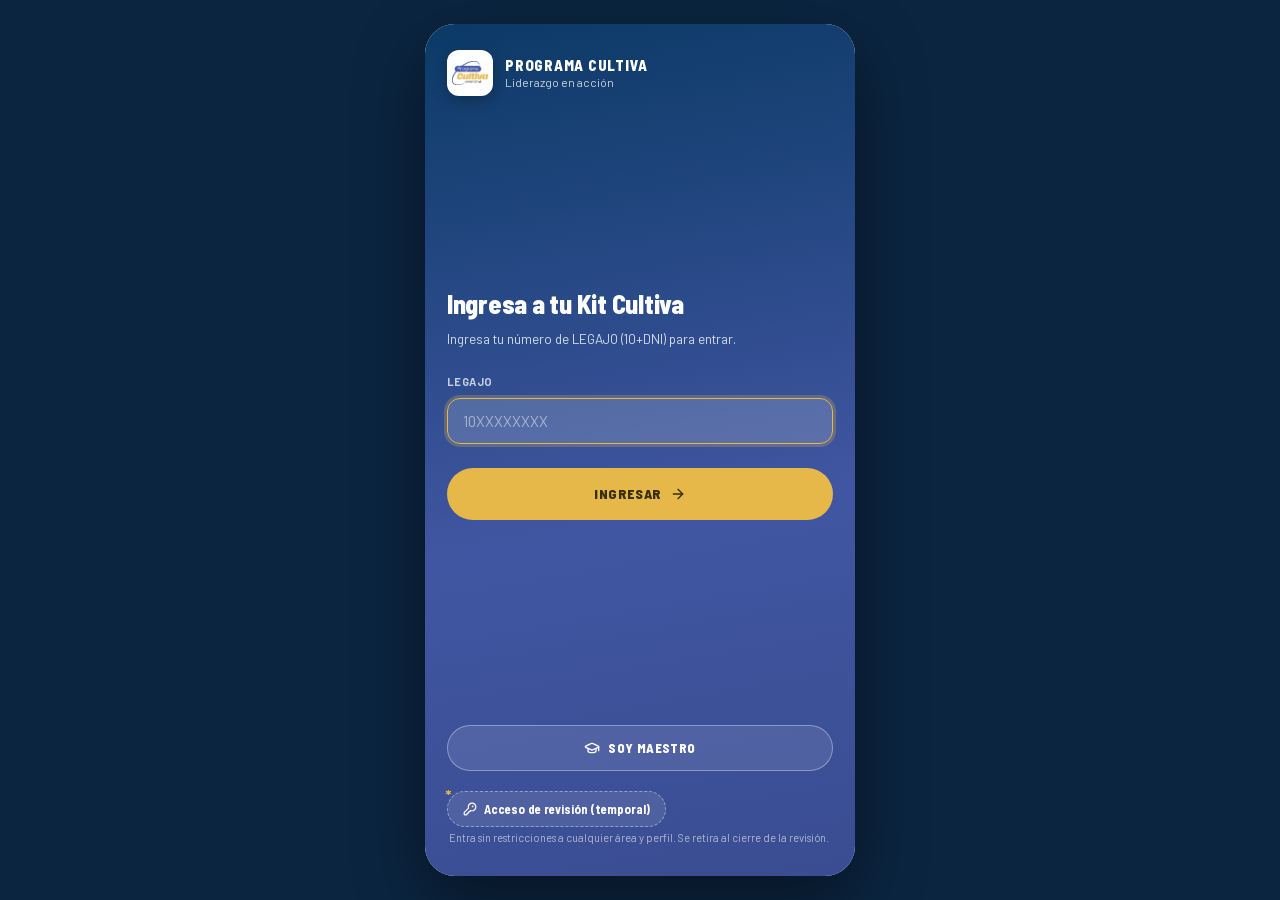
==== index.html @ a577b4e5 "Videos: quitar de posición Técnico TAC; favorito del maestro: estrella rellena de naranja - esFrontL" ====
<!-- @dsCard group="Pocket Cards" viewport="430x920" name="App Cultiva · Cosecha (N1–N4 + Escaladas)" subtitle="Multiárea data-driven · selector área→perfil · galería · detalle · bandeja de escaladas" -->
<!DOCTYPE html>
<html lang="es">
<head>
<meta charset="UTF-8">
<meta name="viewport" content="width=device-width, initial-scale=1, maximum-scale=1">
<title>App Cultiva · Cosecha</title>

<!-- PWA -->
<meta name="theme-color" content="#0B3A66">
<meta name="apple-mobile-web-app-capable" content="yes">
<meta name="apple-mobile-web-app-status-bar-style" content="black-translucent">
<meta name="apple-mobile-web-app-title" content="Cultiva">
<link rel="manifest" href="manifest.webmanifest">
<link rel="icon" type="image/png" sizes="32x32" href="assets/icons/favicon-32.png">
<link rel="apple-touch-icon" href="assets/icons/apple-touch-icon.png">

<link rel="stylesheet" href="assets/styles.css">
<style>
  :root { --navy: #0B3A66; --blue: var(--cultiva-blue); }
  * { box-sizing: border-box; }
  html, body { margin: 0; }
  body {
    background: #0B2540;
    font-family: var(--font-sans);
    color: var(--ink-900);
    display: flex; justify-content: center; align-items: flex-start;
    min-height: 100vh;
  }

  /* ---------------- device shell ---------------- */
  .device {
    width: 100%; max-width: 430px;
    height: 100vh; max-height: 980px;
    background: var(--paper-off);
    display: flex; flex-direction: column;
    overflow: hidden; position: relative;
    box-shadow: 0 24px 70px rgba(0,0,0,0.45);
  }
  @media (min-width: 470px) { .device { margin: 24px 0; border-radius: 30px; height: calc(100vh - 48px); } }
  #root { flex: 1; min-height: 0; display: flex; }
  .app { flex: 1; min-height: 0; display: flex; overflow-y: auto; -webkit-overflow-scrolling: touch; }
  .app::-webkit-scrollbar { width: 0; }
  .screen { flex: 1; display: flex; flex-direction: column; min-height: 0; }
  @keyframes fade { from { opacity: 0; transform: translateY(8px); } to { opacity: 1; transform: none; } }

  /* ================= START SCREEN ================= */
  .start {
    background: linear-gradient(170deg, #0B3A66 0%, var(--cultiva-blue) 58%, #3a4d92 100%);
    color: #fff; padding: 26px 22px 30px; gap: 0;
  }
  .start-brand { display: flex; align-items: center; gap: 12px; }
  .start-logo { width: 46px; height: 46px; border-radius: 12px; background: #fff; flex: none;
    display: flex; align-items: center; justify-content: center; box-shadow: 0 4px 14px rgba(0,0,0,0.25); }
  .start-logo img { width: 36px; height: 36px; object-fit: contain; }
  .start-kicker { font-family: var(--font-display); font-weight: 800; text-transform: uppercase;
    letter-spacing: 0.05em; font-size: 15px; white-space: nowrap; line-height: 1.1; }
  .start-prog { font-size: 12px; color: rgba(255,255,255,0.78); margin-top: 1px; }

  .start-steps { display: flex; align-items: center; gap: 7px; margin: 30px 0 22px; }
  .stepdot { width: 9px; height: 9px; border-radius: 50%; background: rgba(255,255,255,0.3); transition: all .2s; }
  .stepdot.on { background: var(--cultiva-gold); box-shadow: 0 0 0 4px rgba(230,184,74,0.22); }
  .stepline { flex: 1; height: 2px; background: rgba(255,255,255,0.22); border-radius: 2px; transition: all .2s; }
  .stepline.on { background: var(--cultiva-gold); }

  .start-body { display: flex; flex-direction: column; flex: 1; animation: fade .3s ease; }
  .start-q { font-family: var(--font-display); font-weight: 800; font-size: 27px; line-height: 1.06;
    margin: 0; letter-spacing: -0.01em; text-wrap: balance; }
  .start-hint { font-size: 13.5px; color: rgba(255,255,255,0.8); margin: 9px 0 22px; line-height: 1.4; }

  .area-grid { display: grid; grid-template-columns: 1fr 1fr; gap: 13px; }
  .area-card { position: relative; display: flex; flex-direction: column; align-items: flex-start; gap: 13px;
    padding: 18px 16px; border-radius: 18px; cursor: pointer; text-align: left;
    background: rgba(255,255,255,0.12); border: 1.5px solid rgba(255,255,255,0.22);
    color: #fff; font-family: var(--font-display); transition: all .16s ease; backdrop-filter: blur(2px); }
  .area-card:not(.soon):hover { background: #fff; color: var(--cultiva-blue); transform: translateY(-2px); }
  .area-card:not(.soon):hover .area-ico { background: color-mix(in srgb, var(--cultiva-blue) 12%, #fff); }
  .area-ico { width: 46px; height: 46px; border-radius: 13px; display: flex; align-items: center;
    justify-content: center; background: rgba(255,255,255,0.18); }
  .area-ico i { width: 24px; height: 24px; }
  .area-name { font-weight: 800; font-size: 16px; text-transform: uppercase; letter-spacing: 0.01em; }
  .area-card.soon { opacity: 0.5; cursor: not-allowed; }
  .soon-tag { font-family: var(--font-sans); font-weight: 700; font-size: 9px; text-transform: uppercase;
    letter-spacing: 0.05em; background: rgba(255,255,255,0.2); padding: 3px 8px; border-radius: 999px; }

  .back-link { align-self: flex-start; display: inline-flex; align-items: center; gap: 4px; cursor: pointer;
    background: none; border: none; color: rgba(255,255,255,0.85); font-family: var(--font-sans);
    font-weight: 600; font-size: 12.5px; padding: 0; margin-bottom: 14px; }
  .start-area-pill { display: inline-flex; align-items: center; gap: 6px; align-self: flex-start;
    background: rgba(255,255,255,0.16); padding: 5px 13px 5px 11px; border-radius: 999px;
    font-family: var(--font-display); font-weight: 700; text-transform: uppercase;
    letter-spacing: 0.03em; font-size: 11.5px; margin-bottom: 16px; }
  .puesto-list { display: flex; flex-direction: column; gap: 11px; }
  .puesto-card { display: flex; align-items: center; gap: 14px; padding: 15px 16px; border-radius: 18px;
    cursor: pointer; background: #fff; border: none; color: var(--navy); text-align: left;
    box-shadow: 0 8px 22px rgba(0,0,0,0.18); transition: transform .16s ease; }
  .puesto-card:hover { transform: translateY(-2px); }
  .puesto-card > i:last-child { margin-left: auto; color: var(--cultiva-blue); flex: none; }
  .puesto-ico { width: 46px; height: 46px; border-radius: 14px; flex: none; display: flex;
    align-items: center; justify-content: center; color: #fff; position: relative;
    background: linear-gradient(140deg, var(--cultiva-blue), #0B3A66); }
  .puesto-lvl { position: absolute; bottom: -5px; right: -5px; background: var(--cultiva-gold);
    color: #3a2e08; font-family: var(--font-display); font-weight: 800; font-size: 10px;
    padding: 1px 6px; border-radius: 999px; border: 2px solid #fff; }
  .puesto-ico i { width: 24px; height: 24px; }
  .puesto-txt { display: flex; flex-direction: column; gap: 3px; min-width: 0; flex: 1; }
  .puesto-name { font-family: var(--font-display); font-weight: 800; font-size: 15.5px;
    text-transform: uppercase; letter-spacing: 0.005em; line-height: 1.12; text-wrap: balance; }
  .puesto-sub { font-size: 12px; color: var(--ink-500); font-style: italic; }

  /* ============= LOGIN ============= */
  .login { justify-content: flex-start; }
  .login-body { display: flex; flex-direction: column; flex: 1; justify-content: center; animation: fade .3s ease; }
  .login-card { display: flex; flex-direction: column; gap: 10px; }
  .login-q { font-family: var(--font-display); font-weight: 800; font-size: 26px; line-height: 1.08;
    margin: 0; letter-spacing: -0.01em; }
  .login-hint { font-size: 13.5px; color: rgba(255,255,255,0.8); margin: 2px 0 12px; line-height: 1.4; }
  .login-l { font-size: 11px; font-weight: 700; text-transform: uppercase; letter-spacing: 0.04em;
    color: rgba(255,255,255,0.72); margin-top: 4px; }
  .login-input { width: 100%; padding: 13px 15px; border-radius: 13px; border: 1.5px solid rgba(255,255,255,0.28);
    background: rgba(255,255,255,0.12); color: #fff; font-family: var(--font-sans); font-size: 15px;
    -webkit-appearance: none; }
  .login-input::placeholder { color: rgba(255,255,255,0.5); }
  .login-input:focus { outline: none; border-color: var(--cultiva-gold);
    box-shadow: 0 0 0 3px rgba(230,184,74,0.25); background: rgba(255,255,255,0.16); }
  .login-btn { margin-top: 14px; display: inline-flex; align-items: center; justify-content: center; gap: 8px;
    height: 52px; border-radius: 999px; cursor: pointer; border: none; background: var(--cultiva-gold);
    color: #3a2e08; font-family: var(--font-display); font-weight: 800; text-transform: uppercase;
    letter-spacing: 0.03em; font-size: 14px; transition: filter .15s, transform .1s; }
  .login-btn:hover { filter: brightness(1.04); }
  .login-btn:active { transform: scale(0.985); }
  .login-maestro-btn { margin-top: 12px; display: inline-flex; align-items: center; justify-content: center; gap: 8px;
    width: 100%; height: 46px; border-radius: 999px; cursor: pointer;
    border: 1px solid rgba(255,255,255,0.35); background: rgba(255,255,255,0.10);
    color: #fff; font-family: var(--font-display); font-weight: 800; text-transform: uppercase;
    letter-spacing: 0.03em; font-size: 13px; }
  .login-maestro-btn:hover { background: rgba(255,255,255,0.18); }
  /* inputs del modo maestro (pantalla clara → texto oscuro) */
  .mtr-input { width: 100%; box-sizing: border-box; height: 48px; padding: 0 14px; border-radius: 12px;
    border: 1px solid var(--ink-200, #d8cdbb); background: #fff; color: var(--ink-900, #23201c);
    font-size: 15px; font-family: var(--font-sans); }
  .mtr-input::placeholder { color: #b8a894; }
  .mtr-input:focus { outline: none; border-color: var(--cultiva-gold, #D9A521); }
  .login-err { display: flex; align-items: center; gap: 6px; font-size: 12.5px; font-weight: 600;
    color: #FFD9C7; background: rgba(168,21,25,0.32); border: 1px solid rgba(255,150,130,0.4);
    padding: 9px 12px; border-radius: 11px; }
  .login-back { align-self: flex-start; display: inline-flex; align-items: center; gap: 4px; cursor: pointer;
    background: none; border: none; color: rgba(255,255,255,0.85); font-family: var(--font-sans);
    font-weight: 600; font-size: 12.5px; padding: 0; margin-bottom: 8px; }
  .login-user { display: flex; align-items: center; gap: 12px; padding: 12px 14px; border-radius: 14px;
    background: rgba(255,255,255,0.1); border: 1px solid rgba(255,255,255,0.18); margin-bottom: 6px; }
  .login-avatar { width: 42px; height: 42px; border-radius: 12px; flex: none; display: flex;
    align-items: center; justify-content: center; font-family: var(--font-display); font-weight: 800;
    font-size: 18px; color: #3a2e08; background: var(--cultiva-gold); }
  .login-user-name { font-family: var(--font-display); font-weight: 800; font-size: 15px; line-height: 1.1; }
  .login-user-role { font-size: 11.5px; color: rgba(255,255,255,0.72); margin-top: 2px; }
  .login-review { margin-top: auto; padding-top: 20px; display: flex; flex-direction: column; gap: 4px;
    position: relative; }
  .login-review-btn { display: inline-flex; align-items: center; gap: 7px; align-self: flex-start; cursor: pointer;
    background: rgba(255,255,255,0.1); border: 1px dashed rgba(255,255,255,0.4); border-radius: 999px;
    padding: 9px 15px; color: #fff; font-family: var(--font-display); font-weight: 700; font-size: 12.5px; }
  .login-review-btn:hover { background: rgba(255,255,255,0.18); }
  .login-review-star { position: absolute; left: -2px; top: 14px; color: var(--cultiva-gold); font-weight: 800; }
  .login-review-note { font-size: 11px; color: rgba(255,255,255,0.6); line-height: 1.35; padding-left: 2px; }

  /* banner de acceso de revisión (sobre el selector de área) */
  .review-banner { display: flex; align-items: center; gap: 9px; margin-bottom: 16px; padding: 10px 13px;
    border-radius: 13px; background: rgba(230,184,74,0.16); border: 1px dashed rgba(230,184,74,0.6);
    font-size: 12px; line-height: 1.35; color: #fff; }
  .review-banner > i { color: var(--cultiva-gold); flex: none; }
  .review-banner b { font-weight: 800; }
  .review-exit { margin-left: auto; flex: none; cursor: pointer; background: rgba(255,255,255,0.16);
    border: none; border-radius: 999px; padding: 5px 12px; color: #fff; font-family: var(--font-sans);
    font-weight: 700; font-size: 11px; }
  .review-exit:hover { background: rgba(255,255,255,0.26); }
  .gallery-hi { font-size: 13px; color: var(--cultiva-blue); font-weight: 700; margin: 0 0 2px; }

  /* ================= TOPBAR ================= */
  .topbar { flex: none; display: flex; align-items: center; gap: 12px; padding: 13px 16px;
    background: #fff; border-bottom: 1px solid var(--ink-100); }
  .icon-btn { width: 38px; height: 38px; border-radius: 11px; flex: none; cursor: pointer;
    border: 1px solid var(--ink-200); background: var(--paper); color: var(--navy);
    display: flex; align-items: center; justify-content: center; transition: background .15s; }
  .icon-btn:hover { background: var(--paper-off); }
  .icon-btn i { width: 19px; height: 19px; }
  .icon-btn-sm { width: 30px; height: 30px; border-radius: 9px; }
  .icon-btn-sm i { width: 15px; height: 15px; }
  .topbar-role-sm { font-size: 12.5px; }
  .topbar-pts { margin-left: auto; flex: none; display: inline-flex; align-items: center; gap: 4px;
    font-size: 12px; color: var(--ink-600, #4a544e); background: var(--paper-sunken);
    border: 1px solid var(--ink-200); border-radius: 999px; padding: 5px 11px; white-space: nowrap;
    cursor: pointer; font-family: inherit; }
  .topbar-pts:hover { background: var(--paper-off); }
  .topbar-pts b { color: var(--navy); }
  /* panel de puntos (overlay desde el chip) */
  .pts-overlay { position: fixed; inset: 0; z-index: 60; background: rgba(15,30,45,0.45);
    display: flex; align-items: flex-start; justify-content: center; padding: 20px 16px;
    animation: fade .15s ease; }
  .pts-modal { background: #fff; width: 100%; max-width: 400px; max-height: 88%; overflow-y: auto;
    border-radius: 16px; padding: 16px 18px; box-shadow: 0 20px 60px rgba(0,0,0,0.35); margin-top: 8vh; }
  .pts-modal-h { display: flex; align-items: center; justify-content: space-between;
    font-size: 13px; color: #5a4a38; }
  .pts-close { background: none; border: none; cursor: pointer; color: var(--ink-500,#8a7a68);
    display: flex; padding: 4px; margin: -4px; }
  .topbar-id { display: flex; flex-direction: column; gap: 2px; line-height: 1.1; min-width: 0; }
  .topbar-role { font-family: var(--font-display); font-weight: 800; font-size: 15px;
    text-transform: uppercase; letter-spacing: 0.005em; color: var(--navy); white-space: nowrap;
    line-height: 1.05; overflow: hidden; text-overflow: ellipsis; }
  .topbar-area { display: inline-flex; align-items: center; gap: 4px; font-size: 11px;
    color: var(--ink-500); text-transform: uppercase; letter-spacing: 0.04em; font-weight: 600; }
  .topbar-lvl { background: var(--paper-sunken); color: var(--ink-600,#4a544e); border-radius: 999px;
    padding: 1px 7px; font-weight: 800; font-size: 10px; margin-left: 2px; }
  .detail-dim { margin-left: auto; display: inline-flex; align-items: center; gap: 6px;
    font-family: var(--font-display); font-weight: 800; text-transform: uppercase;
    letter-spacing: 0.06em; font-size: 12px; }

  /* ================= GALLERY ================= */
  .gallery { display: flex; flex-direction: column; overflow-y: auto; padding: 0 0 20px; }
  .gallery-head { padding: 20px 18px 4px; }
  .gallery-title { font-family: var(--font-display); font-weight: 800; font-size: 26px; margin: 0;
    color: var(--ink-900); letter-spacing: -0.01em; }
  .gallery-sub { font-size: 13px; color: var(--ink-500); margin: 5px 0 0; }

  .dim-group { padding: 18px 18px 0; }
  .dim-head { display: flex; align-items: center; gap: 8px; margin-bottom: 12px; }
  .dim-head .dim-dot { width: 10px; height: 10px; border-radius: 50%; background: var(--dc); }
  .dim-label { font-family: var(--font-display); font-weight: 800; text-transform: uppercase;
    letter-spacing: 0.08em; font-size: 12px; color: var(--dc); }
  .dim-count { font-size: 10px; font-weight: 700; color: var(--ink-400); background: var(--ink-100);
    border-radius: 999px; padding: 2px 8px; }

  .thumb-grid { display: grid; grid-template-columns: 1fr 1fr; gap: 13px; }
  .thumb { position: relative; display: flex; flex-direction: column; gap: 11px; padding: 16px;
    border-radius: 18px; cursor: pointer; text-align: left; background: #fff;
    border: 1px solid var(--ink-100); border-top: 4px solid var(--dc);
    box-shadow: 0 4px 16px rgba(11,37,64,0.06); transition: all .16s ease; min-height: 132px; }
  .thumb:hover { transform: translateY(-3px); box-shadow: 0 10px 26px rgba(11,37,64,0.13); }
  .thumb-top { display: flex; align-items: flex-start; justify-content: space-between; }
  .thumb-ico { width: 44px; height: 44px; border-radius: 13px; display: flex; align-items: center;
    justify-content: center; color: var(--dc); background: color-mix(in srgb, var(--dc) 12%, #fff); }
  .thumb-ico i { width: 23px; height: 23px; }
  .thumb-name { font-family: var(--font-display); font-weight: 700; font-size: 16px; line-height: 1.1;
    color: var(--ink-900); margin-top: auto; text-wrap: balance; }
  .thumb-freq { display: inline-flex; align-items: center; gap: 5px; font-size: 11px; font-weight: 600;
    color: var(--ink-500); }
  .thumb-freq i { color: var(--dc); }

  /* maestro: galería compacta y solo-lectura (no clickable) */
  .mtr-rit .dim-group { padding: 12px 0 0; }
  .mtr-rit .dim-head { margin-bottom: 8px; }
  .mtr-rit .thumb-grid { gap: 9px; }
  .mtr-rit .thumb { padding: 11px; min-height: 90px; gap: 7px; border-radius: 14px;
    border-top-width: 3px; cursor: default; }
  .mtr-rit .thumb:hover { transform: none; box-shadow: 0 4px 16px rgba(11,37,64,0.06); }
  .mtr-rit .thumb-ico { width: 34px; height: 34px; border-radius: 10px; }
  .mtr-rit .thumb-ico i { width: 18px; height: 18px; }
  .mtr-rit .thumb-name { font-size: 13px; }
  .mtr-rit .thumb-freq { font-size: 10px; }
  /* estrella de favorito marcada: se rellena entera (no solo el borde) */
  .mtr-fav-on svg { fill: currentColor; }

  /* day strips (light rituals — informational, not clickable) */
  .day-strip { display: flex; align-items: center; gap: 13px; margin: 0 18px; padding: 15px 16px;
    border-radius: 15px; background: color-mix(in srgb, var(--dc) 10%, var(--paper));
    border: 2.5px solid color-mix(in srgb, var(--dc) 48%, transparent);
    box-shadow: 0 2px 10px color-mix(in srgb, var(--dc) 16%, transparent); }
  .day-strip.slim { margin-top: 14px; margin-bottom: 2px; padding: 11px 15px; gap: 12px; }
  .day-strip.foot { margin-top: 16px; }
  .day-strip .ds-ico { width: 34px; height: 34px; border-radius: 10px; flex: none; display: flex;
    align-items: center; justify-content: center; color: var(--dc);
    background: color-mix(in srgb, var(--dc) 15%, #fff); }
  .day-strip .ds-ico i { width: 18px; height: 18px; }
  .ds-txt { display: flex; flex-direction: column; gap: 2px; min-width: 0; }
  .ds-title { font-family: var(--font-display); font-weight: 800; text-transform: uppercase;
    letter-spacing: 0.03em; font-size: 12px; color: var(--dc); }
  .ds-reminder { font-size: 12px; line-height: 1.3; color: var(--ink-700); text-wrap: pretty; }

  /* escaladas strip (clickable) */
  .esc-strip { display: flex; align-items: center; gap: 13px; margin: 16px 18px 0; padding: 14px 15px;
    border-radius: 15px; cursor: pointer; text-align: left; width: calc(100% - 36px);
    background: color-mix(in srgb, var(--esc) 9%, #fff);
    border: 1.5px solid color-mix(in srgb, var(--esc) 34%, transparent);
    transition: all .16s ease; --esc: #2F6E7A; }
  .esc-strip:hover { background: color-mix(in srgb, var(--esc) 14%, #fff); transform: translateY(-1px); }
  .esc-strip .ds-ico { width: 38px; height: 38px; border-radius: 11px; flex: none; display: flex;
    align-items: center; justify-content: center; color: #fff; background: var(--esc); }
  .esc-strip .ds-ico i { width: 20px; height: 20px; }
  .esc-strip .ds-title { color: var(--esc); }
  .esc-badge { margin-left: auto; flex: none; display: inline-flex; align-items: center; gap: 5px;
    background: var(--esc); color: #fff; border-radius: 999px; padding: 4px 10px;
    font-family: var(--font-display); font-weight: 800; font-size: 12px; }
  .esc-badge.zero { background: var(--ink-200); color: var(--ink-500); }
  .esc-chev { color: var(--esc); flex: none; }

  /* banner de seguimientos de hoy (pantalla principal) */
  .segs-banner { margin: 10px 18px 0; border-radius: 12px; border: 1px solid rgba(230,184,74,0.5);
    background: rgba(230,184,74,0.12); overflow: hidden; flex-shrink: 0; }
  .segs-h { display: flex; align-items: center; gap: 8px; width: 100%; padding: 11px 14px;
    border: none; background: none; cursor: pointer; font-family: var(--font-sans);
    font-size: 13px; color: #6b4e12; text-align: left; }
  .segs-h > i:first-child { color: var(--cultiva-gold-deep); flex: none; }
  .segs-h > i:last-child { margin-left: auto; flex: none; }
  .segs-list { display: flex; flex-direction: column; gap: 6px; padding: 0 12px 12px; }
  .segs-item { display: flex; align-items: center; gap: 8px; padding: 8px 10px; border-radius: 10px;
    background: var(--paper); border: 1px solid var(--ink-100); font-family: var(--font-sans);
    font-size: 12.5px; color: var(--ink-700); text-align: left; cursor: pointer; }
  .segs-item i { flex: none; color: var(--ink-500); }
  .segs-item.alert { border-color: #A81519; color: #A81519; }
  .segs-item.alert i { color: #A81519; }
  .segs-item.info { cursor: default; }

  /* ================= DETAIL ================= */
  .detail { display: flex; flex-direction: column; min-height: 0; }
  .detail-scroll { flex: 1; min-height: 0; overflow-y: auto; padding: 22px 18px 36px; }
  .detail-hero { display: flex; flex-direction: column; align-items: flex-start; gap: 13px; margin-bottom: 18px; }
  .detail-ico { width: 58px; height: 58px; border-radius: 17px; display: flex; align-items: center;
    justify-content: center; color: var(--dc); background: color-mix(in srgb, var(--dc) 13%, #fff); }
  .detail-ico i { width: 30px; height: 30px; }
  .detail-title { font-family: var(--font-display); font-weight: 800; font-size: 28px; line-height: 1.04;
    margin: 0; color: var(--ink-900); letter-spacing: -0.01em; text-wrap: balance; }
  .detail-freq { display: inline-flex; align-items: center; gap: 6px; font-size: 12px; font-weight: 600;
    color: var(--ink-500); background: var(--paper-sunken); padding: 5px 12px; border-radius: 999px; }
  .detail-freq i { color: var(--dc); }

  /* light ritual */
  .light-wrap { display: flex; flex-direction: column; gap: 18px; }
  .reminder { position: relative; padding: 26px 22px 24px; border-radius: 18px; background: #fff;
    border: 1px solid var(--ink-100); border-left: 5px solid var(--dc);
    box-shadow: 0 6px 20px rgba(11,37,64,0.07); }
  .reminder-q { width: 26px; height: 26px; color: var(--dc); opacity: 0.5; margin-bottom: 8px; }
  .reminder p { margin: 0; font-family: var(--font-display); font-weight: 600; font-size: 21px;
    line-height: 1.28; color: var(--ink-900); text-wrap: pretty; }
  .done-btn { display: inline-flex; align-items: center; justify-content: center; gap: 8px;
    height: 50px; border-radius: 999px; cursor: pointer; font-family: var(--font-display);
    font-weight: 800; text-transform: uppercase; letter-spacing: 0.03em; font-size: 13px;
    border: 1.5px solid var(--ink-200); background: #fff; color: var(--ink-500); transition: all .15s; }
  .done-btn:hover { background: var(--paper-off); }
  .done-btn.on { background: color-mix(in srgb, var(--hf-green) 10%, #fff); border-color: var(--hf-green); color: var(--hf-green); }

  /* full ritual */
  .full-wrap { display: flex; flex-direction: column; gap: 16px; }
  .purpose { margin: 0; font-size: 15px; line-height: 1.5; color: var(--ink-700); text-wrap: pretty; }
  .ctx { display: flex; flex-direction: column; gap: 9px; padding: 14px 15px; border-radius: 14px;
    background: var(--paper-sunken); }
  .ctx-row { display: flex; gap: 9px; align-items: flex-start; font-size: 13px; line-height: 1.45; color: var(--ink-700); }
  .ctx-row i { color: var(--dc); flex: none; margin-top: 2px; width: 15px; height: 15px; }

  .steps-block { display: flex; flex-direction: column; gap: 13px; }
  .block-h { display: flex; align-items: center; gap: 7px; font-family: var(--font-display);
    font-weight: 800; text-transform: uppercase; letter-spacing: 0.04em; font-size: 13px; color: var(--ink-900); }
  .block-h i { color: var(--dc); }
  .steps { list-style: none; margin: 0; padding: 0; display: flex; flex-direction: column; gap: 14px; position: relative; }
  .steps::before { content: ""; position: absolute; left: 14px; top: 12px; bottom: 12px; width: 2px;
    background: color-mix(in srgb, var(--dc) 22%, transparent); }
  .step { display: flex; gap: 13px; align-items: flex-start; position: relative; }
  .num { flex: none; width: 28px; height: 28px; border-radius: 50%; background: var(--dc); color: #fff;
    z-index: 1; display: flex; align-items: center; justify-content: center;
    font-family: var(--font-display); font-weight: 800; font-size: 14px; }
  .step-body { font-size: 14px; line-height: 1.44; padding-top: 3px; }
  .step-k { font-family: var(--font-display); font-weight: 700; color: var(--dc); }
  .step-t { color: var(--ink-700); }

  .note { display: flex; gap: 9px; align-items: flex-start; padding: 12px 14px; border-radius: 13px;
    background: color-mix(in srgb, var(--cultiva-gold) 12%, var(--paper)); font-size: 12.5px;
    line-height: 1.42; color: #6b551d; }
  .note i { color: var(--cultiva-gold-deep); flex: none; margin-top: 2px; }

  /* accordions */
  .acc { border: 1px solid var(--ink-100); border-radius: 14px; overflow: hidden; background: #fff; }
  .acc.open { box-shadow: 0 4px 16px rgba(11,37,64,0.06); }
  .acc-h { width: 100%; display: flex; align-items: center; gap: 9px; padding: 15px 15px; cursor: pointer;
    background: none; border: none; font-family: var(--font-display); font-weight: 700;
    text-transform: uppercase; letter-spacing: 0.03em; font-size: 13px; color: var(--ink-800, #2a322d); }
  .acc-h > i:first-child { color: var(--ac, var(--ink-500)); width: 18px; height: 18px; }
  .acc-title { flex: 1; text-align: left; }
  .acc-chev { color: var(--ink-400); }
  .acc-body { padding: 0 15px 16px; animation: fade .2s ease; }

  .phrases { display: flex; flex-direction: column; gap: 9px; }
  .phrase { font-size: 13.5px; line-height: 1.44; color: var(--ink-700); font-style: italic;
    padding: 11px 13px; border-left: 3px solid var(--ac, var(--dc)); border-radius: 0 10px 10px 0;
    background: color-mix(in srgb, var(--ac, var(--dc)) 7%, var(--paper)); }
  .no-list { list-style: none; margin: 0; padding: 0; display: flex; flex-direction: column; gap: 9px; }
  .no-list li { font-size: 13.5px; line-height: 1.4; color: var(--ink-700); padding-left: 22px; position: relative; }
  .no-list li::before { content: "✗"; position: absolute; left: 0; top: 0; color: #A81519; font-weight: 800; }

  /* ayuda-memoria gráfica de temas (reemplaza Qué NO en Escucha) */
  .temas-help { display: flex; flex-direction: column; gap: 14px; }
  .temas-help-intro { font-size: 12.5px; line-height: 1.4; color: var(--ink-500); margin: 0; }
  .temas-cat { display: flex; flex-direction: column; gap: 9px; }
  .temas-cat-h { display: inline-flex; align-items: center; gap: 6px; font-family: var(--font-display);
    font-weight: 800; text-transform: uppercase; letter-spacing: 0.05em; font-size: 11px; color: var(--tc); }
  .temas-cat-h .dot { width: 8px; height: 8px; border-radius: 50%; background: var(--tc); }
  .temas-chips { display: grid; grid-template-columns: 1fr 1fr; gap: 9px; }
  .tema-chip { display: flex; align-items: center; gap: 9px; padding: 10px 11px; border-radius: 12px;
    background: #fff; border: 1px solid var(--ink-100); }
  .tema-chip .tc-ico { width: 32px; height: 32px; border-radius: 9px; flex: none; display: flex;
    align-items: center; justify-content: center; color: var(--tc);
    background: color-mix(in srgb, var(--tc) 12%, #fff); }
  .tema-chip .tc-ico i { width: 17px; height: 17px; }
  .tema-chip .tc-label { font-size: 12px; font-weight: 700; color: var(--ink-800,#2a322d); line-height: 1.15; }

  /* ==================== REGISTRO ==================== */
  .registro { margin-top: 2px; }
  .registro-soporte { display: flex; align-items: center; gap: 6px; margin: 0 0 14px;
    font-size: 11.5px; color: var(--ink-500); }
  .registro-soporte i { color: var(--cultiva-blue); flex: none; }

  .sent-banner { display: flex; align-items: flex-start; gap: 8px; margin-bottom: 13px;
    padding: 10px 12px; border-radius: 10px; background: color-mix(in srgb, #18571F 12%, var(--paper));
    border: 1px solid color-mix(in srgb, #18571F 30%, transparent); font-size: 12px; color: #18571F; }
  .sent-banner i { flex: none; margin-top: 1px; }
  .sent-banner b { font-weight: 800; }
  .sent-sub { color: var(--ink-600, #4a544e); font-style: italic; margin-top: 2px; font-size: 11px; }

  /* alerta especial (paralizaciones) */
  .tema-alerta { display: flex; align-items: flex-start; gap: 9px; margin: 12px 0 2px; padding: 12px 13px;
    border-radius: 12px; background: #FCEDE9; border: 1.5px solid #E6B3A6; color: #8A2410;
    font-size: 12.5px; line-height: 1.4; animation: fade .2s ease; }
  .tema-alerta i { flex: none; margin-top: 1px; color: #B5331A; }
  .tema-alerta b { font-weight: 800; }

  .fld-grid { display: grid; grid-template-columns: 1fr 1fr; gap: 13px 11px; }
  .fld { display: flex; flex-direction: column; gap: 5px; min-width: 0; }
  .fld.wide { grid-column: 1 / -1; }
  .fld.inline { grid-column: 1 / -1; flex-direction: row; align-items: center; justify-content: space-between; }
  .fld-l { display: inline-flex; align-items: center; gap: 4px; font-size: 11px; font-weight: 700;
    color: var(--ink-700); text-transform: uppercase; letter-spacing: 0.02em; }
  .fld-l .req { color: #A81519; }
  .fld-l-ico { width: 13px; height: 13px; color: var(--ink-400); }
  .fld-ctrl { width: 100%; padding: 10px 12px; border: 1.5px solid var(--ink-200); border-radius: 10px;
    font-family: var(--font-sans); font-size: 14px; color: var(--ink-900); background: var(--paper); }
  textarea.fld-ctrl { resize: vertical; min-height: 54px; line-height: 1.4; }
  .fld-ctrl:focus { outline: none; border-color: var(--cultiva-blue);
    box-shadow: 0 0 0 3px color-mix(in srgb, var(--cultiva-blue) 20%, transparent); }
  .fld-ctrl.err { border-color: #A81519; }
  .fld-err { font-size: 10.5px; color: #A81519; font-weight: 600; }
  .fld-hint { font-size: 10.5px; color: var(--ink-400); line-height: 1.3; }
  .fld-sel-wrap { position: relative; }
  .fld-sel { appearance: none; -webkit-appearance: none; padding-right: 32px; cursor: pointer; }
  .fld-sel-ico { position: absolute; right: 10px; top: 50%; transform: translateY(-50%);
    width: 16px; height: 16px; color: var(--ink-400); pointer-events: none; }
  .fld-toggle { display: inline-flex; align-items: center; gap: 7px; cursor: pointer;
    border: 1.5px solid var(--ink-200); background: var(--paper); border-radius: 999px;
    padding: 5px 13px 5px 5px; font-family: var(--font-sans); }
  .fld-toggle .fld-toggle-knob { width: 24px; height: 24px; border-radius: 50%; background: var(--ink-200);
    display: flex; align-items: center; justify-content: center; color: #fff; transition: all .15s ease; }
  .fld-toggle .fld-toggle-txt { font-size: 12.5px; font-weight: 700; color: var(--ink-500); }
  .fld-toggle.on { border-color: var(--hf-green); background: color-mix(in srgb, var(--hf-green) 8%, var(--paper)); }
  .fld-toggle.on .fld-toggle-knob { background: var(--hf-green); }
  .fld-toggle.on .fld-toggle-txt { color: var(--hf-green); }
  .fld-toggle.err { border-color: #A81519; }

  .registro-actions { display: flex; gap: 9px; margin-top: 16px; }
  .btn-send { flex: 1; display: inline-flex; align-items: center; justify-content: center; gap: 7px;
    height: 48px; border-radius: 999px; cursor: pointer; font-family: var(--font-display);
    font-weight: 800; text-transform: uppercase; letter-spacing: 0.03em; font-size: 13px; border: none;
    background: var(--cultiva-blue); color: #fff; }
  .btn-send:hover { filter: brightness(0.94); }
  .btn-send:active { transform: scale(0.985); }

  .hist { margin-top: 18px; border-top: 1px dashed color-mix(in srgb, var(--cultiva-blue) 26%, transparent); padding-top: 14px; }
  .hist-h { display: flex; align-items: center; gap: 7px; width: 100%; cursor: pointer;
    background: none; border: none; padding: 0; font-family: var(--font-display); font-weight: 700;
    text-transform: uppercase; letter-spacing: 0.03em; font-size: 11.5px; color: var(--cultiva-blue); }
  .hist-h .hist-count { background: var(--cultiva-blue); color: #fff; border-radius: 999px; font-size: 10px; padding: 2px 7px; }
  .hist-h i:last-child { margin-left: auto; }
  .hist-list { display: flex; flex-direction: column; gap: 8px; margin-top: 11px; }
  .hist-item { padding: 11px 12px; border-radius: 12px; background: var(--paper-off); border: 1px solid var(--ink-100); }
  .hist-item.esc { border-color: #EAD3A0; background: #FEFBF4; }
  .hist-top { display: flex; align-items: center; justify-content: space-between; margin-bottom: 7px; }
  .hist-badge { display: inline-flex; align-items: center; gap: 4px; font-size: 9.5px; font-weight: 800;
    text-transform: uppercase; letter-spacing: 0.03em; color: #18571F;
    background: color-mix(in srgb, #18571F 12%, #fff); padding: 3px 8px; border-radius: 999px; }
  .hist-badge.esc { color: #A8631A; background: #FBF0DC; }
  .hist-ts { font-size: 10.5px; color: var(--ink-400); }
  .hist-detail { display: flex; flex-direction: column; gap: 3px; }
  .hist-kv { display: flex; gap: 7px; font-size: 11.5px; line-height: 1.34; }
  .hist-k { flex: none; min-width: 72px; max-width: 110px; font-weight: 700; color: var(--ink-500);
    text-transform: uppercase; letter-spacing: 0.02em; font-size: 9.5px; padding-top: 2px; }
  .hist-v { color: var(--ink-800, #2a322d); }
  /* escalar dentro de un registro guardado */
  .hist-escbar { display: flex; align-items: center; gap: 8px; margin-top: 9px; padding-top: 9px;
    border-top: 1px dashed var(--ink-200); }
  .hist-escbar .he-txt { font-size: 10.5px; color: var(--ink-500); line-height: 1.3; }
  .btn-escalar-mini { flex: none; margin-left: auto; display: inline-flex; align-items: center; gap: 6px;
    height: 34px; padding: 0 13px; border-radius: 999px; cursor: pointer; font-family: var(--font-display);
    font-weight: 800; text-transform: uppercase; letter-spacing: 0.03em; font-size: 10.5px;
    background: #fff; color: #A8631A; border: 1.5px solid #EAD3A0; }
  .btn-escalar-mini:hover { background: #FBF0DC; }
  .hist-escbar.done .btn-escalar-mini { background: #FBF0DC; color: #A8631A; border-color: #EAD3A0; cursor: default; }

  /* seguimiento (acuerdo/comentarios) dentro de un registro guardado */
  .hist-fu { margin-top: 10px; padding-top: 10px; border-top: 1px dashed var(--ink-200); }
  .hist-fu-h { display: flex; align-items: center; gap: 6px; font-family: var(--font-display);
    font-weight: 800; text-transform: uppercase; letter-spacing: 0.03em; font-size: 10.5px;
    color: var(--cultiva-blue); margin-bottom: 9px; }
  .hist-fu-h i { width: 14px; height: 14px; }
  .hist-fu.done .hist-fu-h { color: #18571F; }
  .fu-state { margin-left: auto; font-size: 9px; font-weight: 800; letter-spacing: 0.03em;
    color: #18571F; background: color-mix(in srgb, #18571F 12%, #fff); padding: 2px 8px; border-radius: 999px; }
  .fu-state.pend { color: #A8631A; background: #FBF0DC; }
  .fu-grid { display: flex; flex-direction: column; gap: 9px; }
  .fu-fld { display: flex; flex-direction: column; gap: 4px; }
  .btn-fu { margin-top: 10px; display: inline-flex; align-items: center; gap: 6px;
    height: 34px; padding: 0 14px; border-radius: 999px; cursor: pointer; font-family: var(--font-display);
    font-weight: 800; text-transform: uppercase; letter-spacing: 0.03em; font-size: 11px;
    border: none; background: var(--cultiva-blue); color: #fff; }
  .btn-fu:hover { filter: brightness(0.94); }
  .btn-fu:disabled { background: var(--ink-100); color: var(--ink-400); cursor: default; filter: none; }

  /* ================= ESCALADAS INBOX ================= */
  .escbox { display: flex; flex-direction: column; min-height: 0; --esc: #2F6E7A; }
  .escbox-scroll { flex: 1; min-height: 0; overflow-y: auto; padding: 20px 16px 32px; }
  .escbox-hero { margin-bottom: 6px; }
  .escbox-title { font-family: var(--font-display); font-weight: 800; font-size: 24px; margin: 0;
    color: var(--ink-900); letter-spacing: -0.01em; }
  .escbox-sub { font-size: 12.5px; color: var(--ink-500); margin: 5px 0 0; line-height: 1.4; }
  .escbox-filters { display: flex; gap: 7px; margin: 16px 0 6px; flex-wrap: wrap; }
  .escbox-filter { display: inline-flex; align-items: center; gap: 5px; padding: 6px 12px; border-radius: 999px;
    cursor: pointer; font-family: var(--font-display); font-weight: 700; font-size: 11px;
    text-transform: uppercase; letter-spacing: 0.02em; border: 1.5px solid var(--ink-200);
    background: #fff; color: var(--ink-500); }
  .escbox-filter.on { background: var(--esc); border-color: var(--esc); color: #fff; }
  .escbox-empty { text-align: center; color: var(--ink-400); font-size: 13px; padding: 50px 20px; }
  .escbox-empty i { width: 40px; height: 40px; margin-bottom: 10px; opacity: 0.5; }

  .esc-list { display: flex; flex-direction: column; gap: 13px; margin-top: 12px; }
  .esc-card { border-radius: 16px; background: #fff; border: 1px solid var(--ink-100);
    box-shadow: 0 4px 14px rgba(11,37,64,0.06); overflow: hidden; }
  .esc-card.resolved { opacity: 0.7; }
  .esc-card-h { display: flex; align-items: center; gap: 10px; padding: 13px 14px 11px; }
  .esc-avatar { width: 38px; height: 38px; border-radius: 11px; flex: none; display: flex;
    align-items: center; justify-content: center; font-family: var(--font-display); font-weight: 800;
    font-size: 14px; color: #fff; background: linear-gradient(140deg, var(--esc), #1d4d57); }
  .esc-who { display: flex; flex-direction: column; gap: 1px; min-width: 0; flex: 1; }
  .esc-name { font-family: var(--font-display); font-weight: 800; font-size: 14px; color: var(--ink-900); line-height: 1.1; }
  .esc-role { font-size: 10.5px; color: var(--ink-500); text-transform: uppercase; letter-spacing: 0.03em; font-weight: 600; }
  .esc-time { font-size: 10.5px; color: var(--ink-400); flex: none; }
  .esc-card-body { padding: 0 14px 13px; display: flex; flex-direction: column; gap: 10px; }
  .esc-tema { display: inline-flex; align-items: center; gap: 6px; align-self: flex-start;
    background: color-mix(in srgb, var(--esc) 11%, #fff); color: var(--esc); border-radius: 999px;
    padding: 4px 11px; font-weight: 800; font-size: 11px; }
  .esc-tema i { width: 13px; height: 13px; }
  .esc-detalle { font-size: 13.5px; line-height: 1.46; color: var(--ink-800,#2a322d); margin: 0; text-wrap: pretty; }
  .esc-requiere { display: flex; gap: 9px; align-items: flex-start; padding: 11px 12px; border-radius: 11px;
    background: var(--paper-sunken); font-size: 12.5px; line-height: 1.42; color: var(--ink-700); }
  .esc-requiere i { color: var(--esc); flex: none; margin-top: 2px; width: 15px; height: 15px; }
  .esc-requiere b { display: block; font-size: 9.5px; text-transform: uppercase; letter-spacing: 0.04em;
    color: var(--ink-500); margin-bottom: 2px; }

  .esc-states { display: grid; grid-template-columns: 1fr 1fr; gap: 7px; }
  .esc-state { display: inline-flex; align-items: center; justify-content: center; gap: 6px; height: 40px;
    border-radius: 11px; cursor: pointer; font-family: var(--font-display); font-weight: 700;
    font-size: 11.5px; text-transform: uppercase; letter-spacing: 0.02em;
    border: 1.5px solid var(--ink-200); background: #fff; color: var(--ink-600,#4a544e); transition: all .14s; }
  .esc-state i { width: 15px; height: 15px; }
  .esc-state:hover { background: var(--paper-off); }
  .esc-state.on { color: #fff; border-color: var(--sc); background: var(--sc); }

  .esc-tools { display: flex; gap: 8px; margin-top: 2px; }
  .esc-tool { flex: 1; display: inline-flex; align-items: center; justify-content: center; gap: 6px;
    height: 38px; border-radius: 10px; cursor: pointer; font-family: var(--font-sans); font-weight: 700;
    font-size: 11.5px; border: 1.5px solid var(--ink-200); background: #fff; color: var(--ink-600,#4a544e); }
  .esc-tool i { width: 15px; height: 15px; }
  .esc-tool.on { border-color: var(--esc); color: var(--esc); background: color-mix(in srgb, var(--esc) 7%, #fff); }

  /* thread / comments / consultas */
  .esc-thread { display: flex; flex-direction: column; gap: 8px; margin-top: 4px; padding: 12px;
    border-radius: 12px; background: var(--paper-off); animation: fade .2s ease; }
  .esc-msg { display: flex; flex-direction: column; gap: 2px; max-width: 88%; }
  .esc-msg.me { align-self: flex-end; align-items: flex-end; }
  .esc-msg-bubble { padding: 8px 11px; border-radius: 13px; font-size: 12.5px; line-height: 1.38; }
  .esc-msg.me .esc-msg-bubble { background: var(--esc); color: #fff; border-bottom-right-radius: 4px; }
  .esc-msg.them .esc-msg-bubble { background: #fff; color: var(--ink-800,#2a322d); border: 1px solid var(--ink-100); border-bottom-left-radius: 4px; }
  .esc-msg-meta { font-size: 9.5px; color: var(--ink-400); padding: 0 4px; }
  .esc-msg-kind { font-weight: 800; text-transform: uppercase; letter-spacing: 0.03em; }
  .esc-composer { display: flex; gap: 8px; align-items: flex-end; margin-top: 4px; }
  .esc-composer textarea { flex: 1; padding: 9px 11px; border: 1.5px solid var(--ink-200); border-radius: 11px;
    font-family: var(--font-sans); font-size: 13px; resize: none; min-height: 38px; line-height: 1.35;
    background: #fff; color: var(--ink-900); }
  .esc-composer textarea:focus { outline: none; border-color: var(--esc);
    box-shadow: 0 0 0 3px color-mix(in srgb, var(--esc) 18%, transparent); }
  .esc-send { width: 42px; height: 42px; flex: none; border-radius: 11px; border: none; cursor: pointer;
    background: var(--esc); color: #fff; display: flex; align-items: center; justify-content: center; }
  .esc-send:disabled { opacity: 0.4; cursor: default; }
  .esc-escfield { display: flex; flex-direction: column; gap: 6px; margin-top: 2px; padding: 12px;
    border-radius: 12px; background: #FBF0DC; border: 1px solid #EAD3A0; animation: fade .2s ease; }
  .esc-escfield label { font-size: 10.5px; font-weight: 800; text-transform: uppercase; letter-spacing: 0.03em; color: #8A5A12; }
  .esc-escfield textarea { padding: 9px 11px; border: 1.5px solid #E2C588; border-radius: 10px;
    font-family: var(--font-sans); font-size: 13px; resize: vertical; min-height: 50px; background: #fff; }
  .esc-escfield .btn-escalar-up { align-self: flex-start; display: inline-flex; align-items: center; gap: 6px;
    height: 38px; padding: 0 16px; border-radius: 999px; border: none; cursor: pointer;
    background: #A8631A; color: #fff; font-family: var(--font-display); font-weight: 800;
    text-transform: uppercase; letter-spacing: 0.03em; font-size: 11.5px; }

  .ico-sm { width: 16px; height: 16px; }
  .ico-xs { width: 14px; height: 14px; flex: none; }
  [data-lucide] { stroke-width: 2; vertical-align: middle; }

  /* ---------------- video del ritual (N4/TAC) ---------------- */
  .ritual-video { margin: 2px 0 16px; }
  .ritual-video-h { display: flex; align-items: center; gap: 6px; width: 100%;
    font-size: 12px; font-weight: 700; text-transform: uppercase; letter-spacing: .03em;
    color: var(--ink-500, #8a7a68); margin-bottom: 7px;
    background: none; border: none; padding: 0; cursor: pointer; text-align: left; }
  .ritual-video-h .rv-chev { margin-left: auto; }
  .ritual-video-el { width: 100%; aspect-ratio: 16 / 9; background: #000;
    border-radius: 14px; display: block; border: 1px solid #e6ddcf; }
</style>
</head>
<body>
  <div class="device">
    <div id="root"></div>
  </div>

  <!-- Logo local (reemplaza la resolución por bundler) -->
  <script>window.__resources = { logo: "assets/logo-cultiva-color.png" };</script>

  <!-- Librerías auto-alojadas (sin CDN, sin Babel en runtime) -->
  <script src="vendor/react.production.min.js"></script>
  <script src="vendor/react-dom.production.min.js"></script>
  <script src="vendor/lucide.min.js"></script>

  <!-- Datos + padrón -->
  <script src="data-cosecha.js"></script>
  <script src="data-produccion.js"></script>
  <script src="data-packing.js"></script>
  <script src="data-calidad.js"></script>
  <script src="usuarios.js"></script>

  <!-- Auth: config (vacío = modo demo) + cliente Supabase + capa unificada -->
  <script src="config.js"></script>
  <script src="vendor/supabase.js"></script>
  <script src="cultiva-auth.js"></script>
  <script src="cultiva-data.js"></script>

  <!-- Componentes (JS plano, ya pre-compilado: sin JSX en runtime) -->
  <script src="CultivaRegistroForm.js"></script>
  <script src="EscaladasInbox.js"></script>
  <script src="LoginScreen.js"></script>
  <script src="CosechaApp.js"></script>

  <!-- Registro del Service Worker (PWA / offline) -->
  <script>
    if ("serviceWorker" in navigator) {
      window.addEventListener("load", function () {
        navigator.serviceWorker.register("sw.js").catch(function (e) {
          console.warn("SW no registrado:", e);
        });
      });
    }
  </script>
</body>
</html>
---- assets/styles.css ----
/* ============================================================
   PROGRAMA CULTIVA DESIGN SYSTEM
   Hortifrut Perú · ONE Hortifrut
   ------------------------------------------------------------
   Global entry point. Consumers link THIS file only.
   Keep this file as @import lines — no rules here.
   ============================================================ */

/* ============================================================
   PROGRAMA CULTIVA · FONTS
   ------------------------------------------------------------
   SUBSTITUTION NOTE → the original collateral uses a bold
   semi-condensed grotesque for titles and a neutral humanist
   sans for body. The exact licensed faces were not supplied,
   so we ship the closest Google Fonts match:
     · Barlow Semi Condensed  → display / titles / role names
     · Barlow                 → UI, body, captions
   The "Programa Cultiva" and "HORTIFRUT" wordmarks are
   logotypes — always use the supplied PNG assets, never type.
   Replace the @import below if licensed fonts are provided.
   ============================================================ */

/* vietnamese */
@font-face {
  font-family: 'Barlow';
  font-style: italic;
  font-weight: 500;
  font-display: swap;
  src: url("fonts/93c02cca-5cee-44c5-ab8f-4b1e5a9f126e.woff2") format('woff2');
  unicode-range: U+0102-0103, U+0110-0111, U+0128-0129, U+0168-0169, U+01A0-01A1, U+01AF-01B0, U+0300-0301, U+0303-0304, U+0308-0309, U+0323, U+0329, U+1EA0-1EF9, U+20AB;
}
/* latin-ext */
@font-face {
  font-family: 'Barlow';
  font-style: italic;
  font-weight: 500;
  font-display: swap;
  src: url("fonts/2b3b24c0-1803-48e7-8c30-1b60b9cb4fde.woff2") format('woff2');
  unicode-range: U+0100-02BA, U+02BD-02C5, U+02C7-02CC, U+02CE-02D7, U+02DD-02FF, U+0304, U+0308, U+0329, U+1D00-1DBF, U+1E00-1E9F, U+1EF2-1EFF, U+2020, U+20A0-20AB, U+20AD-20C0, U+2113, U+2C60-2C7F, U+A720-A7FF;
}
/* latin */
@font-face {
  font-family: 'Barlow';
  font-style: italic;
  font-weight: 500;
  font-display: swap;
  src: url("fonts/cd2302e2-a3f1-4fac-b161-c7417559bce8.woff2") format('woff2');
  unicode-range: U+0000-00FF, U+0131, U+0152-0153, U+02BB-02BC, U+02C6, U+02DA, U+02DC, U+0304, U+0308, U+0329, U+2000-206F, U+20AC, U+2122, U+2191, U+2193, U+2212, U+2215, U+FEFF, U+FFFD;
}
/* vietnamese */
@font-face {
  font-family: 'Barlow';
  font-style: normal;
  font-weight: 400;
  font-display: swap;
  src: url("fonts/7cc7e9a2-7ceb-4acb-8532-4256f81a3df2.woff2") format('woff2');
  unicode-range: U+0102-0103, U+0110-0111, U+0128-0129, U+0168-0169, U+01A0-01A1, U+01AF-01B0, U+0300-0301, U+0303-0304, U+0308-0309, U+0323, U+0329, U+1EA0-1EF9, U+20AB;
}
/* latin-ext */
@font-face {
  font-family: 'Barlow';
  font-style: normal;
  font-weight: 400;
  font-display: swap;
  src: url("fonts/9da6c0ce-650e-4638-8de4-16c437949a6d.woff2") format('woff2');
  unicode-range: U+0100-02BA, U+02BD-02C5, U+02C7-02CC, U+02CE-02D7, U+02DD-02FF, U+0304, U+0308, U+0329, U+1D00-1DBF, U+1E00-1E9F, U+1EF2-1EFF, U+2020, U+20A0-20AB, U+20AD-20C0, U+2113, U+2C60-2C7F, U+A720-A7FF;
}
/* latin */
@font-face {
  font-family: 'Barlow';
  font-style: normal;
  font-weight: 400;
  font-display: swap;
  src: url("fonts/c528093d-ae5e-4500-9e34-256cab2f3500.woff2") format('woff2');
  unicode-range: U+0000-00FF, U+0131, U+0152-0153, U+02BB-02BC, U+02C6, U+02DA, U+02DC, U+0304, U+0308, U+0329, U+2000-206F, U+20AC, U+2122, U+2191, U+2193, U+2212, U+2215, U+FEFF, U+FFFD;
}
/* vietnamese */
@font-face {
  font-family: 'Barlow';
  font-style: normal;
  font-weight: 500;
  font-display: swap;
  src: url("fonts/83e05841-7905-42ab-a6f5-8e9945c2c261.woff2") format('woff2');
  unicode-range: U+0102-0103, U+0110-0111, U+0128-0129, U+0168-0169, U+01A0-01A1, U+01AF-01B0, U+0300-0301, U+0303-0304, U+0308-0309, U+0323, U+0329, U+1EA0-1EF9, U+20AB;
}
/* latin-ext */
@font-face {
  font-family: 'Barlow';
  font-style: normal;
  font-weight: 500;
  font-display: swap;
  src: url("fonts/d4fbb32c-2588-4cc9-aaf4-576abe4ed057.woff2") format('woff2');
  unicode-range: U+0100-02BA, U+02BD-02C5, U+02C7-02CC, U+02CE-02D7, U+02DD-02FF, U+0304, U+0308, U+0329, U+1D00-1DBF, U+1E00-1E9F, U+1EF2-1EFF, U+2020, U+20A0-20AB, U+20AD-20C0, U+2113, U+2C60-2C7F, U+A720-A7FF;
}
/* latin */
@font-face {
  font-family: 'Barlow';
  font-style: normal;
  font-weight: 500;
  font-display: swap;
  src: url("fonts/b09e0b4d-8c6e-4ec2-bdff-846aa647e37a.woff2") format('woff2');
  unicode-range: U+0000-00FF, U+0131, U+0152-0153, U+02BB-02BC, U+02C6, U+02DA, U+02DC, U+0304, U+0308, U+0329, U+2000-206F, U+20AC, U+2122, U+2191, U+2193, U+2212, U+2215, U+FEFF, U+FFFD;
}
/* vietnamese */
@font-face {
  font-family: 'Barlow';
  font-style: normal;
  font-weight: 600;
  font-display: swap;
  src: url("fonts/c447d206-7b4a-45c3-81c5-1a0a9648c350.woff2") format('woff2');
  unicode-range: U+0102-0103, U+0110-0111, U+0128-0129, U+0168-0169, U+01A0-01A1, U+01AF-01B0, U+0300-0301, U+0303-0304, U+0308-0309, U+0323, U+0329, U+1EA0-1EF9, U+20AB;
}
/* latin-ext */
@font-face {
  font-family: 'Barlow';
  font-style: normal;
  font-weight: 600;
  font-display: swap;
  src: url("fonts/13c63756-772e-4ae7-ae80-992b27caa01e.woff2") format('woff2');
  unicode-range: U+0100-02BA, U+02BD-02C5, U+02C7-02CC, U+02CE-02D7, U+02DD-02FF, U+0304, U+0308, U+0329, U+1D00-1DBF, U+1E00-1E9F, U+1EF2-1EFF, U+2020, U+20A0-20AB, U+20AD-20C0, U+2113, U+2C60-2C7F, U+A720-A7FF;
}
/* latin */
@font-face {
  font-family: 'Barlow';
  font-style: normal;
  font-weight: 600;
  font-display: swap;
  src: url("fonts/dab0ef8a-6348-4a7c-8dd5-24e36bbb7c32.woff2") format('woff2');
  unicode-range: U+0000-00FF, U+0131, U+0152-0153, U+02BB-02BC, U+02C6, U+02DA, U+02DC, U+0304, U+0308, U+0329, U+2000-206F, U+20AC, U+2122, U+2191, U+2193, U+2212, U+2215, U+FEFF, U+FFFD;
}
/* vietnamese */
@font-face {
  font-family: 'Barlow';
  font-style: normal;
  font-weight: 700;
  font-display: swap;
  src: url("fonts/f1e04bac-0bdf-4efa-9639-49cf3c7f540e.woff2") format('woff2');
  unicode-range: U+0102-0103, U+0110-0111, U+0128-0129, U+0168-0169, U+01A0-01A1, U+01AF-01B0, U+0300-0301, U+0303-0304, U+0308-0309, U+0323, U+0329, U+1EA0-1EF9, U+20AB;
}
/* latin-ext */
@font-face {
  font-family: 'Barlow';
  font-style: normal;
  font-weight: 700;
  font-display: swap;
  src: url("fonts/2d86b7cd-300a-433f-816e-f91683926c0d.woff2") format('woff2');
  unicode-range: U+0100-02BA, U+02BD-02C5, U+02C7-02CC, U+02CE-02D7, U+02DD-02FF, U+0304, U+0308, U+0329, U+1D00-1DBF, U+1E00-1E9F, U+1EF2-1EFF, U+2020, U+20A0-20AB, U+20AD-20C0, U+2113, U+2C60-2C7F, U+A720-A7FF;
}
/* latin */
@font-face {
  font-family: 'Barlow';
  font-style: normal;
  font-weight: 700;
  font-display: swap;
  src: url("fonts/ef25ced7-d49d-4ffa-b87c-ea454433e38f.woff2") format('woff2');
  unicode-range: U+0000-00FF, U+0131, U+0152-0153, U+02BB-02BC, U+02C6, U+02DA, U+02DC, U+0304, U+0308, U+0329, U+2000-206F, U+20AC, U+2122, U+2191, U+2193, U+2212, U+2215, U+FEFF, U+FFFD;
}
/* vietnamese */
@font-face {
  font-family: 'Barlow Semi Condensed';
  font-style: normal;
  font-weight: 500;
  font-display: swap;
  src: url("fonts/35b684d9-bee2-487b-bfa4-5a82e6019588.woff2") format('woff2');
  unicode-range: U+0102-0103, U+0110-0111, U+0128-0129, U+0168-0169, U+01A0-01A1, U+01AF-01B0, U+0300-0301, U+0303-0304, U+0308-0309, U+0323, U+0329, U+1EA0-1EF9, U+20AB;
}
/* latin-ext */
@font-face {
  font-family: 'Barlow Semi Condensed';
  font-style: normal;
  font-weight: 500;
  font-display: swap;
  src: url("fonts/c0b4da2b-a09d-49df-9f3d-3f47b07b8a6a.woff2") format('woff2');
  unicode-range: U+0100-02BA, U+02BD-02C5, U+02C7-02CC, U+02CE-02D7, U+02DD-02FF, U+0304, U+0308, U+0329, U+1D00-1DBF, U+1E00-1E9F, U+1EF2-1EFF, U+2020, U+20A0-20AB, U+20AD-20C0, U+2113, U+2C60-2C7F, U+A720-A7FF;
}
/* latin */
@font-face {
  font-family: 'Barlow Semi Condensed';
  font-style: normal;
  font-weight: 500;
  font-display: swap;
  src: url("fonts/48936456-7395-4d9a-ae2b-9d1fd3324753.woff2") format('woff2');
  unicode-range: U+0000-00FF, U+0131, U+0152-0153, U+02BB-02BC, U+02C6, U+02DA, U+02DC, U+0304, U+0308, U+0329, U+2000-206F, U+20AC, U+2122, U+2191, U+2193, U+2212, U+2215, U+FEFF, U+FFFD;
}
/* vietnamese */
@font-face {
  font-family: 'Barlow Semi Condensed';
  font-style: normal;
  font-weight: 600;
  font-display: swap;
  src: url("fonts/00aee169-db8e-4e0d-884c-6e9e7b641cb3.woff2") format('woff2');
  unicode-range: U+0102-0103, U+0110-0111, U+0128-0129, U+0168-0169, U+01A0-01A1, U+01AF-01B0, U+0300-0301, U+0303-0304, U+0308-0309, U+0323, U+0329, U+1EA0-1EF9, U+20AB;
}
/* latin-ext */
@font-face {
  font-family: 'Barlow Semi Condensed';
  font-style: normal;
  font-weight: 600;
  font-display: swap;
  src: url("fonts/f97bac27-0a01-4596-92ae-c59aff316ad2.woff2") format('woff2');
  unicode-range: U+0100-02BA, U+02BD-02C5, U+02C7-02CC, U+02CE-02D7, U+02DD-02FF, U+0304, U+0308, U+0329, U+1D00-1DBF, U+1E00-1E9F, U+1EF2-1EFF, U+2020, U+20A0-20AB, U+20AD-20C0, U+2113, U+2C60-2C7F, U+A720-A7FF;
}
/* latin */
@font-face {
  font-family: 'Barlow Semi Condensed';
  font-style: normal;
  font-weight: 600;
  font-display: swap;
  src: url("fonts/e19f182a-19f0-4eda-b290-2b24eec77e22.woff2") format('woff2');
  unicode-range: U+0000-00FF, U+0131, U+0152-0153, U+02BB-02BC, U+02C6, U+02DA, U+02DC, U+0304, U+0308, U+0329, U+2000-206F, U+20AC, U+2122, U+2191, U+2193, U+2212, U+2215, U+FEFF, U+FFFD;
}
/* vietnamese */
@font-face {
  font-family: 'Barlow Semi Condensed';
  font-style: normal;
  font-weight: 700;
  font-display: swap;
  src: url("fonts/02b565ab-6995-4644-92d0-75700f7b6585.woff2") format('woff2');
  unicode-range: U+0102-0103, U+0110-0111, U+0128-0129, U+0168-0169, U+01A0-01A1, U+01AF-01B0, U+0300-0301, U+0303-0304, U+0308-0309, U+0323, U+0329, U+1EA0-1EF9, U+20AB;
}
/* latin-ext */
@font-face {
  font-family: 'Barlow Semi Condensed';
  font-style: normal;
  font-weight: 700;
  font-display: swap;
  src: url("fonts/8d4dc847-56fb-4a50-94c1-88b8d3005d81.woff2") format('woff2');
  unicode-range: U+0100-02BA, U+02BD-02C5, U+02C7-02CC, U+02CE-02D7, U+02DD-02FF, U+0304, U+0308, U+0329, U+1D00-1DBF, U+1E00-1E9F, U+1EF2-1EFF, U+2020, U+20A0-20AB, U+20AD-20C0, U+2113, U+2C60-2C7F, U+A720-A7FF;
}
/* latin */
@font-face {
  font-family: 'Barlow Semi Condensed';
  font-style: normal;
  font-weight: 700;
  font-display: swap;
  src: url("fonts/597b6ebf-a346-493b-9bc4-c3003989b23f.woff2") format('woff2');
  unicode-range: U+0000-00FF, U+0131, U+0152-0153, U+02BB-02BC, U+02C6, U+02DA, U+02DC, U+0304, U+0308, U+0329, U+2000-206F, U+20AC, U+2122, U+2191, U+2193, U+2212, U+2215, U+FEFF, U+FFFD;
}
/* vietnamese */
@font-face {
  font-family: 'Barlow Semi Condensed';
  font-style: normal;
  font-weight: 800;
  font-display: swap;
  src: url("fonts/9b19ec67-44dc-4ade-9e69-33f16bc514e7.woff2") format('woff2');
  unicode-range: U+0102-0103, U+0110-0111, U+0128-0129, U+0168-0169, U+01A0-01A1, U+01AF-01B0, U+0300-0301, U+0303-0304, U+0308-0309, U+0323, U+0329, U+1EA0-1EF9, U+20AB;
}
/* latin-ext */
@font-face {
  font-family: 'Barlow Semi Condensed';
  font-style: normal;
  font-weight: 800;
  font-display: swap;
  src: url("fonts/80f92aa5-5c9a-4bad-832e-73a6f025b27d.woff2") format('woff2');
  unicode-range: U+0100-02BA, U+02BD-02C5, U+02C7-02CC, U+02CE-02D7, U+02DD-02FF, U+0304, U+0308, U+0329, U+1D00-1DBF, U+1E00-1E9F, U+1EF2-1EFF, U+2020, U+20A0-20AB, U+20AD-20C0, U+2113, U+2C60-2C7F, U+A720-A7FF;
}
/* latin */
@font-face {
  font-family: 'Barlow Semi Condensed';
  font-style: normal;
  font-weight: 800;
  font-display: swap;
  src: url("fonts/209e3989-4495-4e2c-98d1-4af11ce98949.woff2") format('woff2');
  unicode-range: U+0000-00FF, U+0131, U+0152-0153, U+02BB-02BC, U+02C6, U+02DA, U+02DC, U+0304, U+0308, U+0329, U+2000-206F, U+20AC, U+2122, U+2191, U+2193, U+2212, U+2215, U+FEFF, U+FFFD;
}


/* ============================================================
   PROGRAMA CULTIVA · COLOR TOKENS
   Hortifrut Perú — "ONE Hortifrut" field program
   ============================================================ */

:root {
  /* --- Hortifrut corporate brand --------------------------- */
  --hf-red:        #E42D2F;  /* apple / globe — primary brand mark   */
  --hf-red-deep:   #C21F22;  /* pressed / dark red                   */
  --hf-pine:       #13332E;  /* wordmark deep green — darkest ink     */
  --hf-green:      #045E46;  /* globe-base green — corporate anchor   */
  --hf-leaf:       #57AA4E;  /* bright sprout leaf                    */
  --hf-leaf-soft:  #8CC63F;  /* highlight leaf                        */

  /* --- Programa Cultiva sub-brand -------------------------- */
  --cultiva-blue:    #4156A2;  /* "Programa" capsule + loop          */
  --cultiva-blue-deep:#33457F;
  --cultiva-gold:    #E6B84A;  /* "Cultiva" wordmark                 */
  --cultiva-gold-deep:#CFA033;
  --cultiva-cream:   #F5F0DC;  /* cream lockup background             */

  /* --- Role identity colors (uniform program) -------------- */
  /* Each field role owns a signature color across apparel,    */
  /* credentials and collateral.                               */
  --role-navy:    #0B3A66;  /* Líder de Cosecha (Harvest Leader)      */
  --role-navy-tint:#9BC4E8; /*  celeste polo accent                  */
  --role-red:     #A81519;  /* Soporte del Líder de Cosecha           */
  --role-red-tint:#E89A8C;  /*  coral polo accent                    */
  --role-brown:   #6B3410;  /* Apoyo del Supervisor de Fundo          */
  --role-brown-tint:#C9A878;/*  beige polo accent                    */
  --role-green:   #18571F;  /* Técnico de Aseguramiento de Calidad    */
  --role-green-tint:#B7D29A;/*  light-green polo accent              */

  /* --- Neutrals (warm, pine-tinted) ------------------------ */
  --ink-900: #1B2420;  /* primary text                              */
  --ink-700: #3A433E;
  --ink-500: #5E6863;  /* secondary text                            */
  --ink-400: #8A938E;  /* muted / captions                          */
  --ink-200: #D9D7CD;  /* hairline borders (warm)                   */
  --ink-100: #E8E6DD;
  --paper:   #FFFFFF;
  --paper-off:#F8F8F6; /* page background (warm off-white)          */
  --paper-sunken:#F1F0EA;

  /* --- Semantic status ------------------------------------- */
  --status-success: #18571F;  /* reuses role-green family           */
  --status-warning: #CFA033;
  --status-danger:  #A81519;
  --status-info:    #4156A2;

  /* ============================================================
     SEMANTIC ALIASES — author against these in components
     ============================================================ */
  --color-brand:          var(--hf-green);
  --color-brand-strong:   var(--hf-pine);
  --color-accent:         var(--hf-red);
  --color-accent-strong:  var(--hf-red-deep);

  --text-strong:   var(--ink-900);
  --text-body:     var(--ink-700);
  --text-muted:    var(--ink-500);
  --text-faint:    var(--ink-400);
  --text-inverse:  #FFFFFF;
  --text-brand:    var(--hf-green);
  --text-link:     var(--cultiva-blue);

  --surface-page:   var(--paper-off);
  --surface-card:   var(--paper);
  --surface-cream:  var(--cultiva-cream);
  --surface-sunken: var(--paper-sunken);
  --surface-inverse:var(--hf-pine);

  --border-subtle:  var(--ink-200);
  --border-strong:  var(--ink-400);

  /* role -> active accent (override --role on a scope) */
  --role: var(--role-navy);
  --role-tint: var(--role-navy-tint);
}

/* Role theming scopes — set data-role on any container */
[data-role="lider"]    { --role: var(--role-navy);  --role-tint: var(--role-navy-tint); }
[data-role="soporte"]  { --role: var(--role-red);   --role-tint: var(--role-red-tint); }
[data-role="apoyo"]    { --role: var(--role-brown); --role-tint: var(--role-brown-tint); }
[data-role="tac"]      { --role: var(--role-green); --role-tint: var(--role-green-tint); }

/* ============================================================
   PROGRAMA CULTIVA · TYPOGRAPHY TOKENS
   ============================================================ */

:root {
  /* --- Families ------------------------------------------- */
  --font-display: "Barlow Semi Condensed", "Arial Narrow", system-ui, sans-serif;
  --font-sans:    "Barlow", system-ui, -apple-system, "Segoe UI", sans-serif;

  /* --- Weights -------------------------------------------- */
  --fw-regular: 400; /* @kind font */
  --fw-medium:  500; /* @kind font */
  --fw-semibold:600; /* @kind font */
  --fw-bold:    700; /* @kind font */
  --fw-black:   800; /* @kind font */

  /* --- Type scale (1.250 major-third, 16px base) ---------- */
  --text-xs:   0.75rem;   /* 12 — micro labels        */
  --text-sm:   0.875rem;  /* 14 — captions, helper     */
  --text-base: 1rem;      /* 16 — body                 */
  --text-md:   1.125rem;  /* 18 — lead body            */
  --text-lg:   1.375rem;  /* 22 — card titles          */
  --text-xl:   1.75rem;   /* 28 — section heads        */
  --text-2xl:  2.25rem;   /* 36 — page titles          */
  --text-3xl:  3rem;      /* 48 — hero                 */
  --text-4xl:  4rem;      /* 64 — display              */

  /* --- Line heights --------------------------------------- */
  --leading-tight:  1.05;
  --leading-snug:   1.2;
  --leading-normal: 1.5;
  --leading-relaxed:1.65;

  /* --- Letter spacing ------------------------------------- */
  --tracking-tight:  -0.01em;
  --tracking-normal: 0;
  --tracking-wide:   0.04em;
  --tracking-caps:   0.08em;  /* uppercase eyebrows / labels */
}

/* ============================================================
   PROGRAMA CULTIVA · SPACING & SIZING TOKENS
   4px base grid
   ============================================================ */

:root {
  --space-0:  0;
  --space-1:  0.25rem;  /*  4 */
  --space-2:  0.5rem;   /*  8 */
  --space-3:  0.75rem;  /* 12 */
  --space-4:  1rem;     /* 16 */
  --space-5:  1.5rem;   /* 24 */
  --space-6:  2rem;     /* 32 */
  --space-7:  2.5rem;   /* 40 */
  --space-8:  3rem;     /* 48 */
  --space-9:  4rem;     /* 64 */
  --space-10: 6rem;     /* 96 */

  /* container widths */
  --container-sm: 640px;
  --container-md: 880px;
  --container-lg: 1120px;
  --container-xl: 1320px;

  /* control sizing — min 44px touch targets */
  --control-sm: 36px;
  --control-md: 44px;
  --control-lg: 52px;
}

/* ============================================================
   PROGRAMA CULTIVA · EFFECTS — radii, shadows, borders, motion
   ============================================================ */

:root {
  /* --- Corner radii --------------------------------------- */
  --radius-xs:  4px;
  --radius-sm:  8px;
  --radius-md:  12px;   /* default cards            */
  --radius-lg:  18px;   /* feature cards            */
  --radius-xl:  28px;   /* hero panels              */
  --radius-pill:999px;  /* Cultiva capsule, badges  */

  /* --- Shadows (soft, warm, low contrast) ----------------- */
  --shadow-xs: 0 1px 2px rgba(27, 36, 32, 0.06);
  --shadow-sm: 0 2px 6px rgba(27, 36, 32, 0.07);
  --shadow-md: 0 6px 18px rgba(27, 36, 32, 0.09);
  --shadow-lg: 0 16px 40px rgba(27, 36, 32, 0.12);
  /* circular product vignette seen on spec sheets */
  --shadow-vignette: 0 10px 30px rgba(27, 36, 32, 0.10);

  /* --- Borders -------------------------------------------- */
  --border-hairline: 1px solid var(--border-subtle);
  --border-card:     1px solid var(--ink-100);

  /* --- Motion --------------------------------------------- */
  --ease-out:   cubic-bezier(0.22, 0.61, 0.36, 1); /* @kind other */
  --ease-in-out:cubic-bezier(0.65, 0, 0.35, 1); /* @kind other */
  --dur-fast:   120ms; /* @kind other */
  --dur-base:   200ms; /* @kind other */
  --dur-slow:   360ms; /* @kind other */

  /* --- Focus ring ----------------------------------------- */
  --focus-ring: 0 0 0 3px color-mix(in srgb, var(--cultiva-blue) 45%, transparent);
}

/* pasos con sub-viñetas: respetar saltos de línea para que se vean ordenados */
.step-t { white-space: pre-line; }
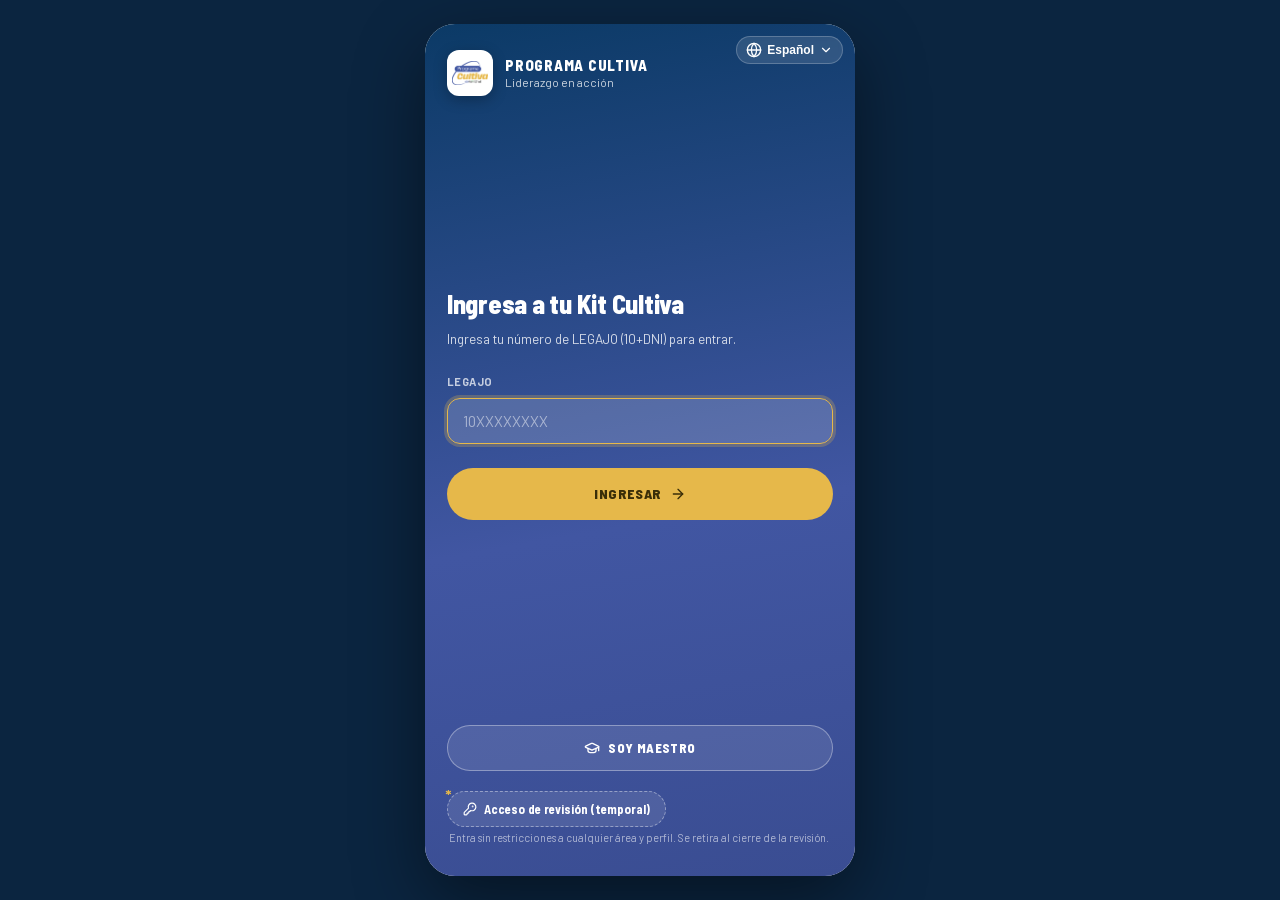
==== commit f8bd6704: "i18n: soporte multi-idioma (es/en/pt/fr/ar) con selector, RTL para arabe - Motor i18n.js: idioma en " ====
--- a/index.html
+++ b/index.html
@@ -336,6 +336,12 @@
     border: 1.5px solid var(--ink-200); background: #fff; color: var(--ink-500); transition: all .15s; }
   .done-btn:hover { background: var(--paper-off); }
   .done-btn.on { background: color-mix(in srgb, var(--hf-green) 10%, #fff); border-color: var(--hf-green); color: var(--hf-green); }
+  .done-btn:disabled { cursor: default; }
+  .done-btn:disabled:hover { background: color-mix(in srgb, var(--hf-green) 10%, #fff); }
+  .done-wrap { display: flex; flex-direction: column; }
+  .done-log { display: inline-flex; align-items: center; gap: 6px; margin-top: 9px;
+    font-size: 12.5px; font-weight: 700; color: var(--hf-green); }
+  .done-log i { color: var(--hf-green); width: 14px; height: 14px; }
 
   /* full ritual */
   .full-wrap { display: flex; flex-direction: column; gap: 16px; }
@@ -607,6 +613,145 @@
   .ritual-video-h .rv-chev { margin-left: auto; }
   .ritual-video-el { width: 100%; aspect-ratio: 16 / 9; background: #000;
     border-radius: 14px; display: block; border: 1px solid #e6ddcf; }
+
+  /* ================= DASHBOARD (admin · estilo panel) ================= */
+  .dash-scroll { flex: 1; min-height: 0; overflow-y: auto; padding: 14px 18px 28px; background: #f6f1e8; }
+  .dash-updated { font-size: 11.5px; color: var(--ink-500, #8a7a68); margin: 10px 0 12px; }
+  .dash-empty { color: #8a7a68; font-size: 14px; padding: 8px 0; }
+
+  /* filtros */
+  .dash-filters { display: flex; flex-wrap: wrap; gap: 10px 20px; background: #fff; border: 1px solid #eadfd0;
+    border-radius: 14px; padding: 12px 14px; }
+  .dash-fgroup { display: flex; align-items: center; gap: 8px; flex-wrap: wrap; }
+  .dash-flabel { font-size: 11px; font-weight: 800; text-transform: uppercase; letter-spacing: .04em; color: #8a7a68; }
+  .dash-chips { display: inline-flex; flex-wrap: wrap; gap: 6px; }
+  .dash-chip { border: 1.5px solid #e6dccc; background: #fff; color: #5a4a38; border-radius: 999px;
+    padding: 5px 12px; font-size: 12.5px; font-weight: 700; cursor: pointer; font-family: var(--font-sans); transition: all .14s; }
+  .dash-chip:hover { border-color: #C9651C; }
+  .dash-chip.on { background: #0B3A66; border-color: #0B3A66; color: #fff; }
+
+  /* KPIs */
+  .dash-kpis { display: grid; grid-template-columns: repeat(auto-fit, minmax(160px, 1fr)); gap: 12px; }
+  .dash-kpi { position: relative; background: #fff; border: 1px solid #eadfd0; border-radius: 16px;
+    padding: 16px 16px 14px; box-shadow: 0 4px 14px rgba(11,37,64,.05); border-top: 3px solid var(--kc); }
+  .dash-kpi-ico { position: absolute; top: 14px; right: 14px; width: 30px; height: 30px; border-radius: 9px;
+    display: flex; align-items: center; justify-content: center; color: var(--kc);
+    background: color-mix(in srgb, var(--kc) 12%, #fff); }
+  .dash-kpi-v { font-size: 34px; font-weight: 800; line-height: 1; color: var(--kc); }
+  .dash-kpi-l { font-size: 12px; font-weight: 700; color: #3a2f22; margin-top: 7px; }
+  .dash-kpi-s { font-size: 11.5px; color: #8a7a68; margin-top: 2px; }
+
+  /* grid de paneles */
+  .dash-grid { display: grid; grid-template-columns: 1fr; gap: 12px; margin-top: 12px; }
+  .dash-panel { background: #fff; border: 1px solid #eadfd0; border-radius: 16px; padding: 15px 16px;
+    box-shadow: 0 4px 14px rgba(11,37,64,.05); }
+  .dash-h { display: flex; align-items: center; gap: 7px; font-size: 13.5px; font-weight: 800;
+    color: #3a2f22; margin: 0 0 12px; }
+  .dash-h i { color: #8a7a68; }
+
+  /* barras horizontales */
+  .hbar { margin: 10px 0; }
+  .hbar-top { display: flex; justify-content: space-between; gap: 10px; font-size: 12.5px; color: #5a4a38; margin-bottom: 5px; }
+  .hbar-label { overflow: hidden; text-overflow: ellipsis; white-space: nowrap; }
+  .hbar-val { color: #3a2f22; flex: none; }
+  .hbar-track { height: 10px; background: #f0e7da; border-radius: 999px; overflow: hidden; }
+  .hbar-fill { height: 100%; border-radius: 999px; min-width: 4px; transition: width .3s ease; }
+
+  /* participación: dona + barras */
+  .dash-part { display: flex; align-items: center; gap: 16px; flex-wrap: wrap; }
+  .dash-donut { display: flex; flex-direction: column; align-items: center; flex: none; }
+  .dash-donut-sub { font-size: 11px; color: #8a7a68; margin-top: 2px; }
+  .dash-part-bars { flex: 1; min-width: 200px; }
+
+  /* ranking */
+  .dash-rank { display: flex; align-items: center; gap: 11px; padding: 8px 0; }
+  .dash-rank + .dash-rank { border-top: 1px solid #f0e7da; }
+  .dash-rank-n { width: 24px; height: 24px; flex: none; border-radius: 50%; display: flex; align-items: center;
+    justify-content: center; font-weight: 800; font-size: 12px; color: #b8a894; background: #f3ede3; }
+  .dash-rank.top .dash-rank-n { color: #fff; background: var(--ac); }
+  .dash-rank-name { font-size: 13px; font-weight: 700; color: #3a2f22; overflow: hidden; text-overflow: ellipsis; white-space: nowrap; }
+  .dash-rank-sub { font-size: 11px; color: #8a7a68; }
+  .dash-rank-pts { font-size: 14px; color: #C9651C; flex: none; }
+  .dash-rank-pts span { font-size: 11px; font-weight: 600; color: #b8a894; }
+
+  /* escaladas: barra apilada + leyenda */
+  .esc-stack { display: flex; gap: 2px; height: 16px; border-radius: 999px; overflow: hidden; margin-bottom: 14px; }
+  .esc-seg { min-width: 3px; }
+  .esc-legend { display: grid; grid-template-columns: repeat(2, 1fr); gap: 8px 14px; }
+  .esc-leg-item { display: flex; align-items: center; gap: 7px; font-size: 12.5px; color: #5a4a38; }
+  .esc-dot { width: 10px; height: 10px; border-radius: 3px; flex: none; }
+  .esc-leg-l { flex: 1; }
+  .esc-leg-item b { color: #3a2f22; }
+
+  /* "Modo computadora": en pantallas grandes el dashboard rompe el ancho de
+     teléfono (430px) y usa el espacio de la PC. Se activa solo cuando la vista
+     de dashboard está abierta (body.dashboard-open) y la pantalla es ancha. */
+  @media (min-width: 760px) {
+    body.dashboard-open .device {
+      max-width: 1280px; width: 100%;
+      height: 100vh; max-height: 100vh;
+      margin: 0; border-radius: 0; box-shadow: none;
+    }
+    .dash-grid { grid-template-columns: 1fr 1fr; }
+    .dash-grid .dash-panel:first-child { grid-column: 1 / -1; }   /* participación a lo ancho */
+  }
+
+  /* ============ Selector de idioma (discreto, esquina) ============ */
+  .lang-select { position: absolute; top: 12px; right: 12px; z-index: 30; }
+  .lang-btn {
+    display: inline-flex; align-items: center; gap: 5px;
+    background: rgba(255,255,255,.12); color: #fff;
+    border: 1px solid rgba(255,255,255,.22); border-radius: 999px;
+    padding: 5px 9px; font-size: 12px; font-weight: 600; cursor: pointer;
+    backdrop-filter: blur(2px);
+  }
+  .lang-btn:hover { background: rgba(255,255,255,.2); }
+  .lang-btn-cur { max-width: 92px; overflow: hidden; text-overflow: ellipsis; white-space: nowrap; }
+  .lang-menu {
+    position: absolute; top: calc(100% + 6px); right: 0; min-width: 150px;
+    background: #fff; border: 1px solid #e6ddcf; border-radius: 12px;
+    box-shadow: 0 10px 30px rgba(0,0,0,.18); overflow: hidden; padding: 4px;
+  }
+  .lang-opt {
+    display: flex; align-items: center; justify-content: space-between; gap: 8px;
+    width: 100%; box-sizing: border-box; background: none; border: none;
+    padding: 9px 10px; border-radius: 8px; cursor: pointer;
+    font-size: 14px; color: #3a2f22; text-align: start;
+  }
+  .lang-opt:hover { background: #f5efe6; }
+  .lang-opt.on { color: #18571F; font-weight: 700; }
+
+  /* ============ ÁRABE · RTL (derecha a izquierda) ============ */
+  [dir="rtl"] body,
+  [dir="rtl"] .app,
+  [dir="rtl"] .screen { direction: rtl; }
+  [dir="rtl"] .login-q,
+  [dir="rtl"] .login-hint,
+  [dir="rtl"] .login-l,
+  [dir="rtl"] .start-q,
+  [dir="rtl"] .start-hint,
+  [dir="rtl"] .gallery-title,
+  [dir="rtl"] .gallery-sub,
+  [dir="rtl"] .gallery-hi,
+  [dir="rtl"] .detail-title,
+  [dir="rtl"] .purpose,
+  [dir="rtl"] .step-body,
+  [dir="rtl"] .phrase,
+  [dir="rtl"] .note,
+  [dir="rtl"] .thumb-name,
+  [dir="rtl"] .puesto-name,
+  [dir="rtl"] .dash-h,
+  [dir="rtl"] .hbar-label { text-align: right; }
+  /* el input de legajo queda alineado a la derecha */
+  [dir="rtl"] .login-input { text-align: right; direction: rtl; }
+  /* listas ordenadas: numeración a la derecha */
+  [dir="rtl"] .steps,
+  [dir="rtl"] .no-list { padding-right: 18px; padding-left: 0; }
+  /* selector de idioma: cambia de esquina en RTL */
+  [dir="rtl"] .lang-select { right: auto; left: 12px; }
+  [dir="rtl"] .lang-menu { right: auto; left: 0; }
+  /* iconos con margen automático: espejar el empuje en filas RTL */
+  [dir="rtl"] .esc-badge[style*="margin-left"] { margin-left: 0 !important; margin-right: auto !important; }
 </style>
 </head>
 <body>
@@ -634,6 +779,12 @@
   <script src="vendor/supabase.js"></script>
   <script src="cultiva-auth.js"></script>
   <script src="cultiva-data.js"></script>
+
+  <!-- i18n: diccionarios (UI + contenido) + motor. Debe ir tras los data-*.js
+       y antes de los componentes: el motor traduce el contenido al cargar. -->
+  <script src="i18n-ui.js"></script>
+  <script src="i18n-content.js"></script>
+  <script src="i18n.js"></script>
 
   <!-- Componentes (JS plano, ya pre-compilado: sin JSX en runtime) -->
   <script src="CultivaRegistroForm.js"></script>
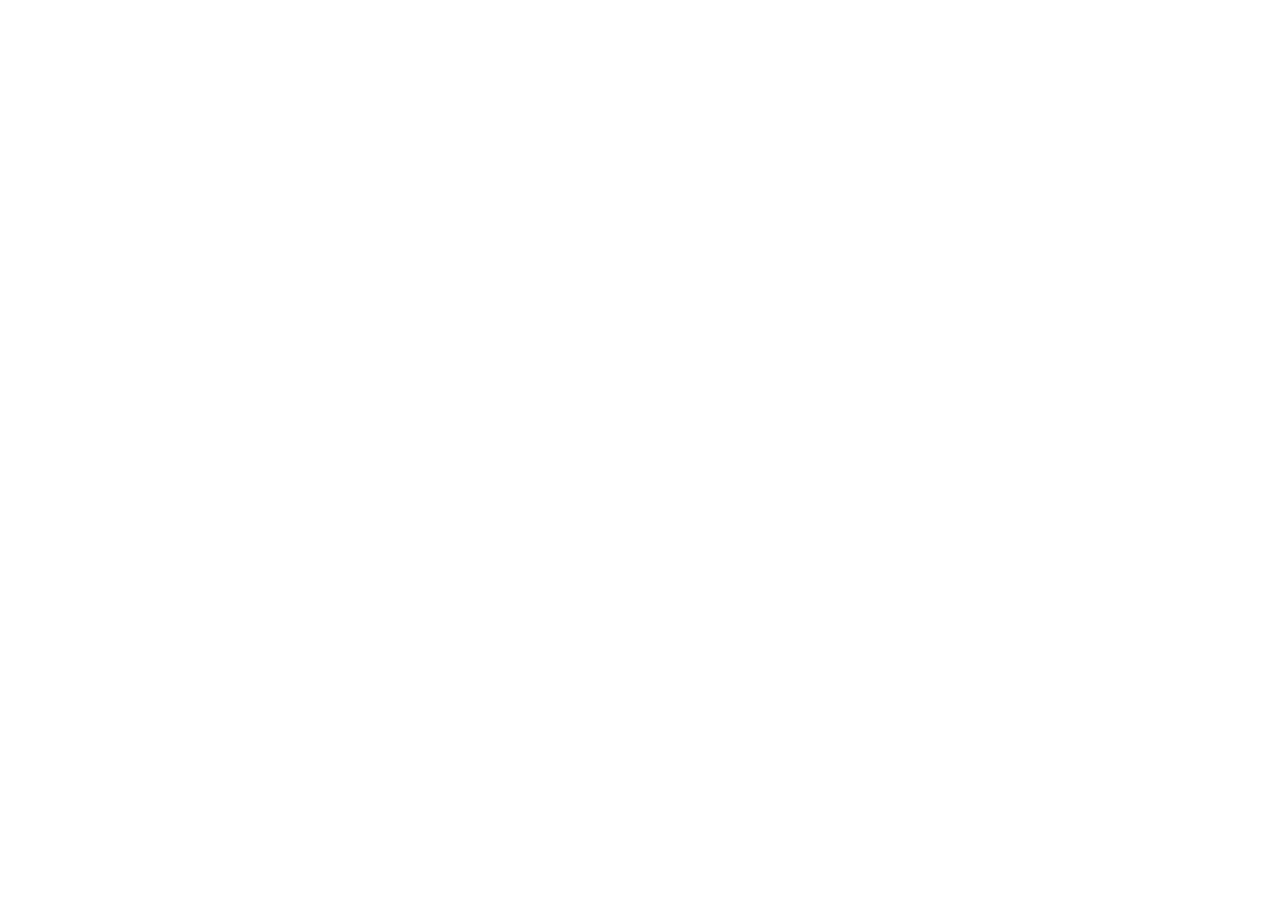
==== commit 2aa64e27: "Add files via upload" ====
--- a/index.html
+++ b/index.html
@@ -1,806 +1,14 @@
-<!-- @dsCard group="Pocket Cards" viewport="430x920" name="App Cultiva · Cosecha (N1–N4 + Escaladas)" subtitle="Multiárea data-driven · selector área→perfil · galería · detalle · bandeja de escaladas" -->
 <!DOCTYPE html>
 <html lang="es">
 <head>
-<meta charset="UTF-8">
-<meta name="viewport" content="width=device-width, initial-scale=1, maximum-scale=1">
-<title>App Cultiva · Cosecha</title>
-
-<!-- PWA -->
-<meta name="theme-color" content="#0B3A66">
-<meta name="apple-mobile-web-app-capable" content="yes">
-<meta name="apple-mobile-web-app-status-bar-style" content="black-translucent">
-<meta name="apple-mobile-web-app-title" content="Cultiva">
-<link rel="manifest" href="manifest.webmanifest">
-<link rel="icon" type="image/png" sizes="32x32" href="assets/icons/favicon-32.png">
-<link rel="apple-touch-icon" href="assets/icons/apple-touch-icon.png">
-
-<link rel="stylesheet" href="assets/styles.css">
-<style>
-  :root { --navy: #0B3A66; --blue: var(--cultiva-blue); }
-  * { box-sizing: border-box; }
-  html, body { margin: 0; }
-  body {
-    background: #0B2540;
-    font-family: var(--font-sans);
-    color: var(--ink-900);
-    display: flex; justify-content: center; align-items: flex-start;
-    min-height: 100vh;
-  }
-
-  /* ---------------- device shell ---------------- */
-  .device {
-    width: 100%; max-width: 430px;
-    height: 100vh; max-height: 980px;
-    background: var(--paper-off);
-    display: flex; flex-direction: column;
-    overflow: hidden; position: relative;
-    box-shadow: 0 24px 70px rgba(0,0,0,0.45);
-  }
-  @media (min-width: 470px) { .device { margin: 24px 0; border-radius: 30px; height: calc(100vh - 48px); } }
-  #root { flex: 1; min-height: 0; display: flex; }
-  .app { flex: 1; min-height: 0; display: flex; overflow-y: auto; -webkit-overflow-scrolling: touch; }
-  .app::-webkit-scrollbar { width: 0; }
-  .screen { flex: 1; display: flex; flex-direction: column; min-height: 0; }
-  @keyframes fade { from { opacity: 0; transform: translateY(8px); } to { opacity: 1; transform: none; } }
-
-  /* ================= START SCREEN ================= */
-  .start {
-    background: linear-gradient(170deg, #0B3A66 0%, var(--cultiva-blue) 58%, #3a4d92 100%);
-    color: #fff; padding: 26px 22px 30px; gap: 0;
-  }
-  .start-brand { display: flex; align-items: center; gap: 12px; }
-  .start-logo { width: 46px; height: 46px; border-radius: 12px; background: #fff; flex: none;
-    display: flex; align-items: center; justify-content: center; box-shadow: 0 4px 14px rgba(0,0,0,0.25); }
-  .start-logo img { width: 36px; height: 36px; object-fit: contain; }
-  .start-kicker { font-family: var(--font-display); font-weight: 800; text-transform: uppercase;
-    letter-spacing: 0.05em; font-size: 15px; white-space: nowrap; line-height: 1.1; }
-  .start-prog { font-size: 12px; color: rgba(255,255,255,0.78); margin-top: 1px; }
-
-  .start-steps { display: flex; align-items: center; gap: 7px; margin: 30px 0 22px; }
-  .stepdot { width: 9px; height: 9px; border-radius: 50%; background: rgba(255,255,255,0.3); transition: all .2s; }
-  .stepdot.on { background: var(--cultiva-gold); box-shadow: 0 0 0 4px rgba(230,184,74,0.22); }
-  .stepline { flex: 1; height: 2px; background: rgba(255,255,255,0.22); border-radius: 2px; transition: all .2s; }
-  .stepline.on { background: var(--cultiva-gold); }
-
-  .start-body { display: flex; flex-direction: column; flex: 1; animation: fade .3s ease; }
-  .start-q { font-family: var(--font-display); font-weight: 800; font-size: 27px; line-height: 1.06;
-    margin: 0; letter-spacing: -0.01em; text-wrap: balance; }
-  .start-hint { font-size: 13.5px; color: rgba(255,255,255,0.8); margin: 9px 0 22px; line-height: 1.4; }
-
-  .area-grid { display: grid; grid-template-columns: 1fr 1fr; gap: 13px; }
-  .area-card { position: relative; display: flex; flex-direction: column; align-items: flex-start; gap: 13px;
-    padding: 18px 16px; border-radius: 18px; cursor: pointer; text-align: left;
-    background: rgba(255,255,255,0.12); border: 1.5px solid rgba(255,255,255,0.22);
-    color: #fff; font-family: var(--font-display); transition: all .16s ease; backdrop-filter: blur(2px); }
-  .area-card:not(.soon):hover { background: #fff; color: var(--cultiva-blue); transform: translateY(-2px); }
-  .area-card:not(.soon):hover .area-ico { background: color-mix(in srgb, var(--cultiva-blue) 12%, #fff); }
-  .area-ico { width: 46px; height: 46px; border-radius: 13px; display: flex; align-items: center;
-    justify-content: center; background: rgba(255,255,255,0.18); }
-  .area-ico i { width: 24px; height: 24px; }
-  .area-name { font-weight: 800; font-size: 16px; text-transform: uppercase; letter-spacing: 0.01em; }
-  .area-card.soon { opacity: 0.5; cursor: not-allowed; }
-  .soon-tag { font-family: var(--font-sans); font-weight: 700; font-size: 9px; text-transform: uppercase;
-    letter-spacing: 0.05em; background: rgba(255,255,255,0.2); padding: 3px 8px; border-radius: 999px; }
-
-  .back-link { align-self: flex-start; display: inline-flex; align-items: center; gap: 4px; cursor: pointer;
-    background: none; border: none; color: rgba(255,255,255,0.85); font-family: var(--font-sans);
-    font-weight: 600; font-size: 12.5px; padding: 0; margin-bottom: 14px; }
-  .start-area-pill { display: inline-flex; align-items: center; gap: 6px; align-self: flex-start;
-    background: rgba(255,255,255,0.16); padding: 5px 13px 5px 11px; border-radius: 999px;
-    font-family: var(--font-display); font-weight: 700; text-transform: uppercase;
-    letter-spacing: 0.03em; font-size: 11.5px; margin-bottom: 16px; }
-  .puesto-list { display: flex; flex-direction: column; gap: 11px; }
-  .puesto-card { display: flex; align-items: center; gap: 14px; padding: 15px 16px; border-radius: 18px;
-    cursor: pointer; background: #fff; border: none; color: var(--navy); text-align: left;
-    box-shadow: 0 8px 22px rgba(0,0,0,0.18); transition: transform .16s ease; }
-  .puesto-card:hover { transform: translateY(-2px); }
-  .puesto-card > i:last-child { margin-left: auto; color: var(--cultiva-blue); flex: none; }
-  .puesto-ico { width: 46px; height: 46px; border-radius: 14px; flex: none; display: flex;
-    align-items: center; justify-content: center; color: #fff; position: relative;
-    background: linear-gradient(140deg, var(--cultiva-blue), #0B3A66); }
-  .puesto-lvl { position: absolute; bottom: -5px; right: -5px; background: var(--cultiva-gold);
-    color: #3a2e08; font-family: var(--font-display); font-weight: 800; font-size: 10px;
-    padding: 1px 6px; border-radius: 999px; border: 2px solid #fff; }
-  .puesto-ico i { width: 24px; height: 24px; }
-  .puesto-txt { display: flex; flex-direction: column; gap: 3px; min-width: 0; flex: 1; }
-  .puesto-name { font-family: var(--font-display); font-weight: 800; font-size: 15.5px;
-    text-transform: uppercase; letter-spacing: 0.005em; line-height: 1.12; text-wrap: balance; }
-  .puesto-sub { font-size: 12px; color: var(--ink-500); font-style: italic; }
-
-  /* ============= LOGIN ============= */
-  .login { justify-content: flex-start; }
-  .login-body { display: flex; flex-direction: column; flex: 1; justify-content: center; animation: fade .3s ease; }
-  .login-card { display: flex; flex-direction: column; gap: 10px; }
-  .login-q { font-family: var(--font-display); font-weight: 800; font-size: 26px; line-height: 1.08;
-    margin: 0; letter-spacing: -0.01em; }
-  .login-hint { font-size: 13.5px; color: rgba(255,255,255,0.8); margin: 2px 0 12px; line-height: 1.4; }
-  .login-l { font-size: 11px; font-weight: 700; text-transform: uppercase; letter-spacing: 0.04em;
-    color: rgba(255,255,255,0.72); margin-top: 4px; }
-  .login-input { width: 100%; padding: 13px 15px; border-radius: 13px; border: 1.5px solid rgba(255,255,255,0.28);
-    background: rgba(255,255,255,0.12); color: #fff; font-family: var(--font-sans); font-size: 15px;
-    -webkit-appearance: none; }
-  .login-input::placeholder { color: rgba(255,255,255,0.5); }
-  .login-input:focus { outline: none; border-color: var(--cultiva-gold);
-    box-shadow: 0 0 0 3px rgba(230,184,74,0.25); background: rgba(255,255,255,0.16); }
-  .login-btn { margin-top: 14px; display: inline-flex; align-items: center; justify-content: center; gap: 8px;
-    height: 52px; border-radius: 999px; cursor: pointer; border: none; background: var(--cultiva-gold);
-    color: #3a2e08; font-family: var(--font-display); font-weight: 800; text-transform: uppercase;
-    letter-spacing: 0.03em; font-size: 14px; transition: filter .15s, transform .1s; }
-  .login-btn:hover { filter: brightness(1.04); }
-  .login-btn:active { transform: scale(0.985); }
-  .login-maestro-btn { margin-top: 12px; display: inline-flex; align-items: center; justify-content: center; gap: 8px;
-    width: 100%; height: 46px; border-radius: 999px; cursor: pointer;
-    border: 1px solid rgba(255,255,255,0.35); background: rgba(255,255,255,0.10);
-    color: #fff; font-family: var(--font-display); font-weight: 800; text-transform: uppercase;
-    letter-spacing: 0.03em; font-size: 13px; }
-  .login-maestro-btn:hover { background: rgba(255,255,255,0.18); }
-  /* inputs del modo maestro (pantalla clara → texto oscuro) */
-  .mtr-input { width: 100%; box-sizing: border-box; height: 48px; padding: 0 14px; border-radius: 12px;
-    border: 1px solid var(--ink-200, #d8cdbb); background: #fff; color: var(--ink-900, #23201c);
-    font-size: 15px; font-family: var(--font-sans); }
-  .mtr-input::placeholder { color: #b8a894; }
-  .mtr-input:focus { outline: none; border-color: var(--cultiva-gold, #D9A521); }
-  .login-err { display: flex; align-items: center; gap: 6px; font-size: 12.5px; font-weight: 600;
-    color: #FFD9C7; background: rgba(168,21,25,0.32); border: 1px solid rgba(255,150,130,0.4);
-    padding: 9px 12px; border-radius: 11px; }
-  .login-back { align-self: flex-start; display: inline-flex; align-items: center; gap: 4px; cursor: pointer;
-    background: none; border: none; color: rgba(255,255,255,0.85); font-family: var(--font-sans);
-    font-weight: 600; font-size: 12.5px; padding: 0; margin-bottom: 8px; }
-  .login-user { display: flex; align-items: center; gap: 12px; padding: 12px 14px; border-radius: 14px;
-    background: rgba(255,255,255,0.1); border: 1px solid rgba(255,255,255,0.18); margin-bottom: 6px; }
-  .login-avatar { width: 42px; height: 42px; border-radius: 12px; flex: none; display: flex;
-    align-items: center; justify-content: center; font-family: var(--font-display); font-weight: 800;
-    font-size: 18px; color: #3a2e08; background: var(--cultiva-gold); }
-  .login-user-name { font-family: var(--font-display); font-weight: 800; font-size: 15px; line-height: 1.1; }
-  .login-user-role { font-size: 11.5px; color: rgba(255,255,255,0.72); margin-top: 2px; }
-  .login-review { margin-top: auto; padding-top: 20px; display: flex; flex-direction: column; gap: 4px;
-    position: relative; }
-  .login-review-btn { display: inline-flex; align-items: center; gap: 7px; align-self: flex-start; cursor: pointer;
-    background: rgba(255,255,255,0.1); border: 1px dashed rgba(255,255,255,0.4); border-radius: 999px;
-    padding: 9px 15px; color: #fff; font-family: var(--font-display); font-weight: 700; font-size: 12.5px; }
-  .login-review-btn:hover { background: rgba(255,255,255,0.18); }
-  .login-review-star { position: absolute; left: -2px; top: 14px; color: var(--cultiva-gold); font-weight: 800; }
-  .login-review-note { font-size: 11px; color: rgba(255,255,255,0.6); line-height: 1.35; padding-left: 2px; }
-
-  /* banner de acceso de revisión (sobre el selector de área) */
-  .review-banner { display: flex; align-items: center; gap: 9px; margin-bottom: 16px; padding: 10px 13px;
-    border-radius: 13px; background: rgba(230,184,74,0.16); border: 1px dashed rgba(230,184,74,0.6);
-    font-size: 12px; line-height: 1.35; color: #fff; }
-  .review-banner > i { color: var(--cultiva-gold); flex: none; }
-  .review-banner b { font-weight: 800; }
-  .review-exit { margin-left: auto; flex: none; cursor: pointer; background: rgba(255,255,255,0.16);
-    border: none; border-radius: 999px; padding: 5px 12px; color: #fff; font-family: var(--font-sans);
-    font-weight: 700; font-size: 11px; }
-  .review-exit:hover { background: rgba(255,255,255,0.26); }
-  .gallery-hi { font-size: 13px; color: var(--cultiva-blue); font-weight: 700; margin: 0 0 2px; }
-
-  /* ================= TOPBAR ================= */
-  .topbar { flex: none; display: flex; align-items: center; gap: 12px; padding: 13px 16px;
-    background: #fff; border-bottom: 1px solid var(--ink-100); }
-  .icon-btn { width: 38px; height: 38px; border-radius: 11px; flex: none; cursor: pointer;
-    border: 1px solid var(--ink-200); background: var(--paper); color: var(--navy);
-    display: flex; align-items: center; justify-content: center; transition: background .15s; }
-  .icon-btn:hover { background: var(--paper-off); }
-  .icon-btn i { width: 19px; height: 19px; }
-  .icon-btn-sm { width: 30px; height: 30px; border-radius: 9px; }
-  .icon-btn-sm i { width: 15px; height: 15px; }
-  .topbar-role-sm { font-size: 12.5px; }
-  .topbar-pts { margin-left: auto; flex: none; display: inline-flex; align-items: center; gap: 4px;
-    font-size: 12px; color: var(--ink-600, #4a544e); background: var(--paper-sunken);
-    border: 1px solid var(--ink-200); border-radius: 999px; padding: 5px 11px; white-space: nowrap;
-    cursor: pointer; font-family: inherit; }
-  .topbar-pts:hover { background: var(--paper-off); }
-  .topbar-pts b { color: var(--navy); }
-  /* panel de puntos (overlay desde el chip) */
-  .pts-overlay { position: fixed; inset: 0; z-index: 60; background: rgba(15,30,45,0.45);
-    display: flex; align-items: flex-start; justify-content: center; padding: 20px 16px;
-    animation: fade .15s ease; }
-  .pts-modal { background: #fff; width: 100%; max-width: 400px; max-height: 88%; overflow-y: auto;
-    border-radius: 16px; padding: 16px 18px; box-shadow: 0 20px 60px rgba(0,0,0,0.35); margin-top: 8vh; }
-  .pts-modal-h { display: flex; align-items: center; justify-content: space-between;
-    font-size: 13px; color: #5a4a38; }
-  .pts-close { background: none; border: none; cursor: pointer; color: var(--ink-500,#8a7a68);
-    display: flex; padding: 4px; margin: -4px; }
-  .topbar-id { display: flex; flex-direction: column; gap: 2px; line-height: 1.1; min-width: 0; }
-  .topbar-role { font-family: var(--font-display); font-weight: 800; font-size: 15px;
-    text-transform: uppercase; letter-spacing: 0.005em; color: var(--navy); white-space: nowrap;
-    line-height: 1.05; overflow: hidden; text-overflow: ellipsis; }
-  .topbar-area { display: inline-flex; align-items: center; gap: 4px; font-size: 11px;
-    color: var(--ink-500); text-transform: uppercase; letter-spacing: 0.04em; font-weight: 600; }
-  .topbar-lvl { background: var(--paper-sunken); color: var(--ink-600,#4a544e); border-radius: 999px;
-    padding: 1px 7px; font-weight: 800; font-size: 10px; margin-left: 2px; }
-  .detail-dim { margin-left: auto; display: inline-flex; align-items: center; gap: 6px;
-    font-family: var(--font-display); font-weight: 800; text-transform: uppercase;
-    letter-spacing: 0.06em; font-size: 12px; }
-
-  /* ================= GALLERY ================= */
-  .gallery { display: flex; flex-direction: column; overflow-y: auto; padding: 0 0 20px; }
-  .gallery-head { padding: 20px 18px 4px; }
-  .gallery-title { font-family: var(--font-display); font-weight: 800; font-size: 26px; margin: 0;
-    color: var(--ink-900); letter-spacing: -0.01em; }
-  .gallery-sub { font-size: 13px; color: var(--ink-500); margin: 5px 0 0; }
-
-  .dim-group { padding: 18px 18px 0; }
-  .dim-head { display: flex; align-items: center; gap: 8px; margin-bottom: 12px; }
-  .dim-head .dim-dot { width: 10px; height: 10px; border-radius: 50%; background: var(--dc); }
-  .dim-label { font-family: var(--font-display); font-weight: 800; text-transform: uppercase;
-    letter-spacing: 0.08em; font-size: 12px; color: var(--dc); }
-  .dim-count { font-size: 10px; font-weight: 700; color: var(--ink-400); background: var(--ink-100);
-    border-radius: 999px; padding: 2px 8px; }
-
-  .thumb-grid { display: grid; grid-template-columns: 1fr 1fr; gap: 13px; }
-  .thumb { position: relative; display: flex; flex-direction: column; gap: 11px; padding: 16px;
-    border-radius: 18px; cursor: pointer; text-align: left; background: #fff;
-    border: 1px solid var(--ink-100); border-top: 4px solid var(--dc);
-    box-shadow: 0 4px 16px rgba(11,37,64,0.06); transition: all .16s ease; min-height: 132px; }
-  .thumb:hover { transform: translateY(-3px); box-shadow: 0 10px 26px rgba(11,37,64,0.13); }
-  .thumb-top { display: flex; align-items: flex-start; justify-content: space-between; }
-  .thumb-ico { width: 44px; height: 44px; border-radius: 13px; display: flex; align-items: center;
-    justify-content: center; color: var(--dc); background: color-mix(in srgb, var(--dc) 12%, #fff); }
-  .thumb-ico i { width: 23px; height: 23px; }
-  .thumb-name { font-family: var(--font-display); font-weight: 700; font-size: 16px; line-height: 1.1;
-    color: var(--ink-900); margin-top: auto; text-wrap: balance; }
-  .thumb-freq { display: inline-flex; align-items: center; gap: 5px; font-size: 11px; font-weight: 600;
-    color: var(--ink-500); }
-  .thumb-freq i { color: var(--dc); }
-
-  /* maestro: galería compacta y solo-lectura (no clickable) */
-  .mtr-rit .dim-group { padding: 12px 0 0; }
-  .mtr-rit .dim-head { margin-bottom: 8px; }
-  .mtr-rit .thumb-grid { gap: 9px; }
-  .mtr-rit .thumb { padding: 11px; min-height: 90px; gap: 7px; border-radius: 14px;
-    border-top-width: 3px; cursor: default; }
-  .mtr-rit .thumb:hover { transform: none; box-shadow: 0 4px 16px rgba(11,37,64,0.06); }
-  .mtr-rit .thumb-ico { width: 34px; height: 34px; border-radius: 10px; }
-  .mtr-rit .thumb-ico i { width: 18px; height: 18px; }
-  .mtr-rit .thumb-name { font-size: 13px; }
-  .mtr-rit .thumb-freq { font-size: 10px; }
-  /* estrella de favorito marcada: se rellena entera (no solo el borde) */
-  .mtr-fav-on svg { fill: currentColor; }
-
-  /* day strips (light rituals — informational, not clickable) */
-  .day-strip { display: flex; align-items: center; gap: 13px; margin: 0 18px; padding: 15px 16px;
-    border-radius: 15px; background: color-mix(in srgb, var(--dc) 10%, var(--paper));
-    border: 2.5px solid color-mix(in srgb, var(--dc) 48%, transparent);
-    box-shadow: 0 2px 10px color-mix(in srgb, var(--dc) 16%, transparent); }
-  .day-strip.slim { margin-top: 14px; margin-bottom: 2px; padding: 11px 15px; gap: 12px; }
-  .day-strip.foot { margin-top: 16px; }
-  .day-strip .ds-ico { width: 34px; height: 34px; border-radius: 10px; flex: none; display: flex;
-    align-items: center; justify-content: center; color: var(--dc);
-    background: color-mix(in srgb, var(--dc) 15%, #fff); }
-  .day-strip .ds-ico i { width: 18px; height: 18px; }
-  .ds-txt { display: flex; flex-direction: column; gap: 2px; min-width: 0; }
-  .ds-title { font-family: var(--font-display); font-weight: 800; text-transform: uppercase;
-    letter-spacing: 0.03em; font-size: 12px; color: var(--dc); }
-  .ds-reminder { font-size: 12px; line-height: 1.3; color: var(--ink-700); text-wrap: pretty; }
-
-  /* escaladas strip (clickable) */
-  .esc-strip { display: flex; align-items: center; gap: 13px; margin: 16px 18px 0; padding: 14px 15px;
-    border-radius: 15px; cursor: pointer; text-align: left; width: calc(100% - 36px);
-    background: color-mix(in srgb, var(--esc) 9%, #fff);
-    border: 1.5px solid color-mix(in srgb, var(--esc) 34%, transparent);
-    transition: all .16s ease; --esc: #2F6E7A; }
-  .esc-strip:hover { background: color-mix(in srgb, var(--esc) 14%, #fff); transform: translateY(-1px); }
-  .esc-strip .ds-ico { width: 38px; height: 38px; border-radius: 11px; flex: none; display: flex;
-    align-items: center; justify-content: center; color: #fff; background: var(--esc); }
-  .esc-strip .ds-ico i { width: 20px; height: 20px; }
-  .esc-strip .ds-title { color: var(--esc); }
-  .esc-badge { margin-left: auto; flex: none; display: inline-flex; align-items: center; gap: 5px;
-    background: var(--esc); color: #fff; border-radius: 999px; padding: 4px 10px;
-    font-family: var(--font-display); font-weight: 800; font-size: 12px; }
-  .esc-badge.zero { background: var(--ink-200); color: var(--ink-500); }
-  .esc-chev { color: var(--esc); flex: none; }
-
-  /* banner de seguimientos de hoy (pantalla principal) */
-  .segs-banner { margin: 10px 18px 0; border-radius: 12px; border: 1px solid rgba(230,184,74,0.5);
-    background: rgba(230,184,74,0.12); overflow: hidden; flex-shrink: 0; }
-  .segs-h { display: flex; align-items: center; gap: 8px; width: 100%; padding: 11px 14px;
-    border: none; background: none; cursor: pointer; font-family: var(--font-sans);
-    font-size: 13px; color: #6b4e12; text-align: left; }
-  .segs-h > i:first-child { color: var(--cultiva-gold-deep); flex: none; }
-  .segs-h > i:last-child { margin-left: auto; flex: none; }
-  .segs-list { display: flex; flex-direction: column; gap: 6px; padding: 0 12px 12px; }
-  .segs-item { display: flex; align-items: center; gap: 8px; padding: 8px 10px; border-radius: 10px;
-    background: var(--paper); border: 1px solid var(--ink-100); font-family: var(--font-sans);
-    font-size: 12.5px; color: var(--ink-700); text-align: left; cursor: pointer; }
-  .segs-item i { flex: none; color: var(--ink-500); }
-  .segs-item.alert { border-color: #A81519; color: #A81519; }
-  .segs-item.alert i { color: #A81519; }
-  .segs-item.info { cursor: default; }
-
-  /* ================= DETAIL ================= */
-  .detail { display: flex; flex-direction: column; min-height: 0; }
-  .detail-scroll { flex: 1; min-height: 0; overflow-y: auto; padding: 22px 18px 36px; }
-  .detail-hero { display: flex; flex-direction: column; align-items: flex-start; gap: 13px; margin-bottom: 18px; }
-  .detail-ico { width: 58px; height: 58px; border-radius: 17px; display: flex; align-items: center;
-    justify-content: center; color: var(--dc); background: color-mix(in srgb, var(--dc) 13%, #fff); }
-  .detail-ico i { width: 30px; height: 30px; }
-  .detail-title { font-family: var(--font-display); font-weight: 800; font-size: 28px; line-height: 1.04;
-    margin: 0; color: var(--ink-900); letter-spacing: -0.01em; text-wrap: balance; }
-  .detail-freq { display: inline-flex; align-items: center; gap: 6px; font-size: 12px; font-weight: 600;
-    color: var(--ink-500); background: var(--paper-sunken); padding: 5px 12px; border-radius: 999px; }
-  .detail-freq i { color: var(--dc); }
-
-  /* light ritual */
-  .light-wrap { display: flex; flex-direction: column; gap: 18px; }
-  .reminder { position: relative; padding: 26px 22px 24px; border-radius: 18px; background: #fff;
-    border: 1px solid var(--ink-100); border-left: 5px solid var(--dc);
-    box-shadow: 0 6px 20px rgba(11,37,64,0.07); }
-  .reminder-q { width: 26px; height: 26px; color: var(--dc); opacity: 0.5; margin-bottom: 8px; }
-  .reminder p { margin: 0; font-family: var(--font-display); font-weight: 600; font-size: 21px;
-    line-height: 1.28; color: var(--ink-900); text-wrap: pretty; }
-  .done-btn { display: inline-flex; align-items: center; justify-content: center; gap: 8px;
-    height: 50px; border-radius: 999px; cursor: pointer; font-family: var(--font-display);
-    font-weight: 800; text-transform: uppercase; letter-spacing: 0.03em; font-size: 13px;
-    border: 1.5px solid var(--ink-200); background: #fff; color: var(--ink-500); transition: all .15s; }
-  .done-btn:hover { background: var(--paper-off); }
-  .done-btn.on { background: color-mix(in srgb, var(--hf-green) 10%, #fff); border-color: var(--hf-green); color: var(--hf-green); }
-  .done-btn:disabled { cursor: default; }
-  .done-btn:disabled:hover { background: color-mix(in srgb, var(--hf-green) 10%, #fff); }
-  .done-wrap { display: flex; flex-direction: column; }
-  .done-log { display: inline-flex; align-items: center; gap: 6px; margin-top: 9px;
-    font-size: 12.5px; font-weight: 700; color: var(--hf-green); }
-  .done-log i { color: var(--hf-green); width: 14px; height: 14px; }
-
-  /* full ritual */
-  .full-wrap { display: flex; flex-direction: column; gap: 16px; }
-  .purpose { margin: 0; font-size: 15px; line-height: 1.5; color: var(--ink-700); text-wrap: pretty; }
-  .ctx { display: flex; flex-direction: column; gap: 9px; padding: 14px 15px; border-radius: 14px;
-    background: var(--paper-sunken); }
-  .ctx-row { display: flex; gap: 9px; align-items: flex-start; font-size: 13px; line-height: 1.45; color: var(--ink-700); }
-  .ctx-row i { color: var(--dc); flex: none; margin-top: 2px; width: 15px; height: 15px; }
-
-  .steps-block { display: flex; flex-direction: column; gap: 13px; }
-  .block-h { display: flex; align-items: center; gap: 7px; font-family: var(--font-display);
-    font-weight: 800; text-transform: uppercase; letter-spacing: 0.04em; font-size: 13px; color: var(--ink-900); }
-  .block-h i { color: var(--dc); }
-  .steps { list-style: none; margin: 0; padding: 0; display: flex; flex-direction: column; gap: 14px; position: relative; }
-  .steps::before { content: ""; position: absolute; left: 14px; top: 12px; bottom: 12px; width: 2px;
-    background: color-mix(in srgb, var(--dc) 22%, transparent); }
-  .step { display: flex; gap: 13px; align-items: flex-start; position: relative; }
-  .num { flex: none; width: 28px; height: 28px; border-radius: 50%; background: var(--dc); color: #fff;
-    z-index: 1; display: flex; align-items: center; justify-content: center;
-    font-family: var(--font-display); font-weight: 800; font-size: 14px; }
-  .step-body { font-size: 14px; line-height: 1.44; padding-top: 3px; }
-  .step-k { font-family: var(--font-display); font-weight: 700; color: var(--dc); }
-  .step-t { color: var(--ink-700); }
-
-  .note { display: flex; gap: 9px; align-items: flex-start; padding: 12px 14px; border-radius: 13px;
-    background: color-mix(in srgb, var(--cultiva-gold) 12%, var(--paper)); font-size: 12.5px;
-    line-height: 1.42; color: #6b551d; }
-  .note i { color: var(--cultiva-gold-deep); flex: none; margin-top: 2px; }
-
-  /* accordions */
-  .acc { border: 1px solid var(--ink-100); border-radius: 14px; overflow: hidden; background: #fff; }
-  .acc.open { box-shadow: 0 4px 16px rgba(11,37,64,0.06); }
-  .acc-h { width: 100%; display: flex; align-items: center; gap: 9px; padding: 15px 15px; cursor: pointer;
-    background: none; border: none; font-family: var(--font-display); font-weight: 700;
-    text-transform: uppercase; letter-spacing: 0.03em; font-size: 13px; color: var(--ink-800, #2a322d); }
-  .acc-h > i:first-child { color: var(--ac, var(--ink-500)); width: 18px; height: 18px; }
-  .acc-title { flex: 1; text-align: left; }
-  .acc-chev { color: var(--ink-400); }
-  .acc-body { padding: 0 15px 16px; animation: fade .2s ease; }
-
-  .phrases { display: flex; flex-direction: column; gap: 9px; }
-  .phrase { font-size: 13.5px; line-height: 1.44; color: var(--ink-700); font-style: italic;
-    padding: 11px 13px; border-left: 3px solid var(--ac, var(--dc)); border-radius: 0 10px 10px 0;
-    background: color-mix(in srgb, var(--ac, var(--dc)) 7%, var(--paper)); }
-  .no-list { list-style: none; margin: 0; padding: 0; display: flex; flex-direction: column; gap: 9px; }
-  .no-list li { font-size: 13.5px; line-height: 1.4; color: var(--ink-700); padding-left: 22px; position: relative; }
-  .no-list li::before { content: "✗"; position: absolute; left: 0; top: 0; color: #A81519; font-weight: 800; }
-
-  /* ayuda-memoria gráfica de temas (reemplaza Qué NO en Escucha) */
-  .temas-help { display: flex; flex-direction: column; gap: 14px; }
-  .temas-help-intro { font-size: 12.5px; line-height: 1.4; color: var(--ink-500); margin: 0; }
-  .temas-cat { display: flex; flex-direction: column; gap: 9px; }
-  .temas-cat-h { display: inline-flex; align-items: center; gap: 6px; font-family: var(--font-display);
-    font-weight: 800; text-transform: uppercase; letter-spacing: 0.05em; font-size: 11px; color: var(--tc); }
-  .temas-cat-h .dot { width: 8px; height: 8px; border-radius: 50%; background: var(--tc); }
-  .temas-chips { display: grid; grid-template-columns: 1fr 1fr; gap: 9px; }
-  .tema-chip { display: flex; align-items: center; gap: 9px; padding: 10px 11px; border-radius: 12px;
-    background: #fff; border: 1px solid var(--ink-100); }
-  .tema-chip .tc-ico { width: 32px; height: 32px; border-radius: 9px; flex: none; display: flex;
-    align-items: center; justify-content: center; color: var(--tc);
-    background: color-mix(in srgb, var(--tc) 12%, #fff); }
-  .tema-chip .tc-ico i { width: 17px; height: 17px; }
-  .tema-chip .tc-label { font-size: 12px; font-weight: 700; color: var(--ink-800,#2a322d); line-height: 1.15; }
-
-  /* ==================== REGISTRO ==================== */
-  .registro { margin-top: 2px; }
-  .registro-soporte { display: flex; align-items: center; gap: 6px; margin: 0 0 14px;
-    font-size: 11.5px; color: var(--ink-500); }
-  .registro-soporte i { color: var(--cultiva-blue); flex: none; }
-
-  .sent-banner { display: flex; align-items: flex-start; gap: 8px; margin-bottom: 13px;
-    padding: 10px 12px; border-radius: 10px; background: color-mix(in srgb, #18571F 12%, var(--paper));
-    border: 1px solid color-mix(in srgb, #18571F 30%, transparent); font-size: 12px; color: #18571F; }
-  .sent-banner i { flex: none; margin-top: 1px; }
-  .sent-banner b { font-weight: 800; }
-  .sent-sub { color: var(--ink-600, #4a544e); font-style: italic; margin-top: 2px; font-size: 11px; }
-
-  /* alerta especial (paralizaciones) */
-  .tema-alerta { display: flex; align-items: flex-start; gap: 9px; margin: 12px 0 2px; padding: 12px 13px;
-    border-radius: 12px; background: #FCEDE9; border: 1.5px solid #E6B3A6; color: #8A2410;
-    font-size: 12.5px; line-height: 1.4; animation: fade .2s ease; }
-  .tema-alerta i { flex: none; margin-top: 1px; color: #B5331A; }
-  .tema-alerta b { font-weight: 800; }
-
-  .fld-grid { display: grid; grid-template-columns: 1fr 1fr; gap: 13px 11px; }
-  .fld { display: flex; flex-direction: column; gap: 5px; min-width: 0; }
-  .fld.wide { grid-column: 1 / -1; }
-  .fld.inline { grid-column: 1 / -1; flex-direction: row; align-items: center; justify-content: space-between; }
-  .fld-l { display: inline-flex; align-items: center; gap: 4px; font-size: 11px; font-weight: 700;
-    color: var(--ink-700); text-transform: uppercase; letter-spacing: 0.02em; }
-  .fld-l .req { color: #A81519; }
-  .fld-l-ico { width: 13px; height: 13px; color: var(--ink-400); }
-  .fld-ctrl { width: 100%; padding: 10px 12px; border: 1.5px solid var(--ink-200); border-radius: 10px;
-    font-family: var(--font-sans); font-size: 14px; color: var(--ink-900); background: var(--paper); }
-  textarea.fld-ctrl { resize: vertical; min-height: 54px; line-height: 1.4; }
-  .fld-ctrl:focus { outline: none; border-color: var(--cultiva-blue);
-    box-shadow: 0 0 0 3px color-mix(in srgb, var(--cultiva-blue) 20%, transparent); }
-  .fld-ctrl.err { border-color: #A81519; }
-  .fld-err { font-size: 10.5px; color: #A81519; font-weight: 600; }
-  .fld-hint { font-size: 10.5px; color: var(--ink-400); line-height: 1.3; }
-  .fld-sel-wrap { position: relative; }
-  .fld-sel { appearance: none; -webkit-appearance: none; padding-right: 32px; cursor: pointer; }
-  .fld-sel-ico { position: absolute; right: 10px; top: 50%; transform: translateY(-50%);
-    width: 16px; height: 16px; color: var(--ink-400); pointer-events: none; }
-  .fld-toggle { display: inline-flex; align-items: center; gap: 7px; cursor: pointer;
-    border: 1.5px solid var(--ink-200); background: var(--paper); border-radius: 999px;
-    padding: 5px 13px 5px 5px; font-family: var(--font-sans); }
-  .fld-toggle .fld-toggle-knob { width: 24px; height: 24px; border-radius: 50%; background: var(--ink-200);
-    display: flex; align-items: center; justify-content: center; color: #fff; transition: all .15s ease; }
-  .fld-toggle .fld-toggle-txt { font-size: 12.5px; font-weight: 700; color: var(--ink-500); }
-  .fld-toggle.on { border-color: var(--hf-green); background: color-mix(in srgb, var(--hf-green) 8%, var(--paper)); }
-  .fld-toggle.on .fld-toggle-knob { background: var(--hf-green); }
-  .fld-toggle.on .fld-toggle-txt { color: var(--hf-green); }
-  .fld-toggle.err { border-color: #A81519; }
-
-  .registro-actions { display: flex; gap: 9px; margin-top: 16px; }
-  .btn-send { flex: 1; display: inline-flex; align-items: center; justify-content: center; gap: 7px;
-    height: 48px; border-radius: 999px; cursor: pointer; font-family: var(--font-display);
-    font-weight: 800; text-transform: uppercase; letter-spacing: 0.03em; font-size: 13px; border: none;
-    background: var(--cultiva-blue); color: #fff; }
-  .btn-send:hover { filter: brightness(0.94); }
-  .btn-send:active { transform: scale(0.985); }
-
-  .hist { margin-top: 18px; border-top: 1px dashed color-mix(in srgb, var(--cultiva-blue) 26%, transparent); padding-top: 14px; }
-  .hist-h { display: flex; align-items: center; gap: 7px; width: 100%; cursor: pointer;
-    background: none; border: none; padding: 0; font-family: var(--font-display); font-weight: 700;
-    text-transform: uppercase; letter-spacing: 0.03em; font-size: 11.5px; color: var(--cultiva-blue); }
-  .hist-h .hist-count { background: var(--cultiva-blue); color: #fff; border-radius: 999px; font-size: 10px; padding: 2px 7px; }
-  .hist-h i:last-child { margin-left: auto; }
-  .hist-list { display: flex; flex-direction: column; gap: 8px; margin-top: 11px; }
-  .hist-item { padding: 11px 12px; border-radius: 12px; background: var(--paper-off); border: 1px solid var(--ink-100); }
-  .hist-item.esc { border-color: #EAD3A0; background: #FEFBF4; }
-  .hist-top { display: flex; align-items: center; justify-content: space-between; margin-bottom: 7px; }
-  .hist-badge { display: inline-flex; align-items: center; gap: 4px; font-size: 9.5px; font-weight: 800;
-    text-transform: uppercase; letter-spacing: 0.03em; color: #18571F;
-    background: color-mix(in srgb, #18571F 12%, #fff); padding: 3px 8px; border-radius: 999px; }
-  .hist-badge.esc { color: #A8631A; background: #FBF0DC; }
-  .hist-ts { font-size: 10.5px; color: var(--ink-400); }
-  .hist-detail { display: flex; flex-direction: column; gap: 3px; }
-  .hist-kv { display: flex; gap: 7px; font-size: 11.5px; line-height: 1.34; }
-  .hist-k { flex: none; min-width: 72px; max-width: 110px; font-weight: 700; color: var(--ink-500);
-    text-transform: uppercase; letter-spacing: 0.02em; font-size: 9.5px; padding-top: 2px; }
-  .hist-v { color: var(--ink-800, #2a322d); }
-  /* escalar dentro de un registro guardado */
-  .hist-escbar { display: flex; align-items: center; gap: 8px; margin-top: 9px; padding-top: 9px;
-    border-top: 1px dashed var(--ink-200); }
-  .hist-escbar .he-txt { font-size: 10.5px; color: var(--ink-500); line-height: 1.3; }
-  .btn-escalar-mini { flex: none; margin-left: auto; display: inline-flex; align-items: center; gap: 6px;
-    height: 34px; padding: 0 13px; border-radius: 999px; cursor: pointer; font-family: var(--font-display);
-    font-weight: 800; text-transform: uppercase; letter-spacing: 0.03em; font-size: 10.5px;
-    background: #fff; color: #A8631A; border: 1.5px solid #EAD3A0; }
-  .btn-escalar-mini:hover { background: #FBF0DC; }
-  .hist-escbar.done .btn-escalar-mini { background: #FBF0DC; color: #A8631A; border-color: #EAD3A0; cursor: default; }
-
-  /* seguimiento (acuerdo/comentarios) dentro de un registro guardado */
-  .hist-fu { margin-top: 10px; padding-top: 10px; border-top: 1px dashed var(--ink-200); }
-  .hist-fu-h { display: flex; align-items: center; gap: 6px; font-family: var(--font-display);
-    font-weight: 800; text-transform: uppercase; letter-spacing: 0.03em; font-size: 10.5px;
-    color: var(--cultiva-blue); margin-bottom: 9px; }
-  .hist-fu-h i { width: 14px; height: 14px; }
-  .hist-fu.done .hist-fu-h { color: #18571F; }
-  .fu-state { margin-left: auto; font-size: 9px; font-weight: 800; letter-spacing: 0.03em;
-    color: #18571F; background: color-mix(in srgb, #18571F 12%, #fff); padding: 2px 8px; border-radius: 999px; }
-  .fu-state.pend { color: #A8631A; background: #FBF0DC; }
-  .fu-grid { display: flex; flex-direction: column; gap: 9px; }
-  .fu-fld { display: flex; flex-direction: column; gap: 4px; }
-  .btn-fu { margin-top: 10px; display: inline-flex; align-items: center; gap: 6px;
-    height: 34px; padding: 0 14px; border-radius: 999px; cursor: pointer; font-family: var(--font-display);
-    font-weight: 800; text-transform: uppercase; letter-spacing: 0.03em; font-size: 11px;
-    border: none; background: var(--cultiva-blue); color: #fff; }
-  .btn-fu:hover { filter: brightness(0.94); }
-  .btn-fu:disabled { background: var(--ink-100); color: var(--ink-400); cursor: default; filter: none; }
-
-  /* ================= ESCALADAS INBOX ================= */
-  .escbox { display: flex; flex-direction: column; min-height: 0; --esc: #2F6E7A; }
-  .escbox-scroll { flex: 1; min-height: 0; overflow-y: auto; padding: 20px 16px 32px; }
-  .escbox-hero { margin-bottom: 6px; }
-  .escbox-title { font-family: var(--font-display); font-weight: 800; font-size: 24px; margin: 0;
-    color: var(--ink-900); letter-spacing: -0.01em; }
-  .escbox-sub { font-size: 12.5px; color: var(--ink-500); margin: 5px 0 0; line-height: 1.4; }
-  .escbox-filters { display: flex; gap: 7px; margin: 16px 0 6px; flex-wrap: wrap; }
-  .escbox-filter { display: inline-flex; align-items: center; gap: 5px; padding: 6px 12px; border-radius: 999px;
-    cursor: pointer; font-family: var(--font-display); font-weight: 700; font-size: 11px;
-    text-transform: uppercase; letter-spacing: 0.02em; border: 1.5px solid var(--ink-200);
-    background: #fff; color: var(--ink-500); }
-  .escbox-filter.on { background: var(--esc); border-color: var(--esc); color: #fff; }
-  .escbox-empty { text-align: center; color: var(--ink-400); font-size: 13px; padding: 50px 20px; }
-  .escbox-empty i { width: 40px; height: 40px; margin-bottom: 10px; opacity: 0.5; }
-
-  .esc-list { display: flex; flex-direction: column; gap: 13px; margin-top: 12px; }
-  .esc-card { border-radius: 16px; background: #fff; border: 1px solid var(--ink-100);
-    box-shadow: 0 4px 14px rgba(11,37,64,0.06); overflow: hidden; }
-  .esc-card.resolved { opacity: 0.7; }
-  .esc-card-h { display: flex; align-items: center; gap: 10px; padding: 13px 14px 11px; }
-  .esc-avatar { width: 38px; height: 38px; border-radius: 11px; flex: none; display: flex;
-    align-items: center; justify-content: center; font-family: var(--font-display); font-weight: 800;
-    font-size: 14px; color: #fff; background: linear-gradient(140deg, var(--esc), #1d4d57); }
-  .esc-who { display: flex; flex-direction: column; gap: 1px; min-width: 0; flex: 1; }
-  .esc-name { font-family: var(--font-display); font-weight: 800; font-size: 14px; color: var(--ink-900); line-height: 1.1; }
-  .esc-role { font-size: 10.5px; color: var(--ink-500); text-transform: uppercase; letter-spacing: 0.03em; font-weight: 600; }
-  .esc-time { font-size: 10.5px; color: var(--ink-400); flex: none; }
-  .esc-card-body { padding: 0 14px 13px; display: flex; flex-direction: column; gap: 10px; }
-  .esc-tema { display: inline-flex; align-items: center; gap: 6px; align-self: flex-start;
-    background: color-mix(in srgb, var(--esc) 11%, #fff); color: var(--esc); border-radius: 999px;
-    padding: 4px 11px; font-weight: 800; font-size: 11px; }
-  .esc-tema i { width: 13px; height: 13px; }
-  .esc-detalle { font-size: 13.5px; line-height: 1.46; color: var(--ink-800,#2a322d); margin: 0; text-wrap: pretty; }
-  .esc-requiere { display: flex; gap: 9px; align-items: flex-start; padding: 11px 12px; border-radius: 11px;
-    background: var(--paper-sunken); font-size: 12.5px; line-height: 1.42; color: var(--ink-700); }
-  .esc-requiere i { color: var(--esc); flex: none; margin-top: 2px; width: 15px; height: 15px; }
-  .esc-requiere b { display: block; font-size: 9.5px; text-transform: uppercase; letter-spacing: 0.04em;
-    color: var(--ink-500); margin-bottom: 2px; }
-
-  .esc-states { display: grid; grid-template-columns: 1fr 1fr; gap: 7px; }
-  .esc-state { display: inline-flex; align-items: center; justify-content: center; gap: 6px; height: 40px;
-    border-radius: 11px; cursor: pointer; font-family: var(--font-display); font-weight: 700;
-    font-size: 11.5px; text-transform: uppercase; letter-spacing: 0.02em;
-    border: 1.5px solid var(--ink-200); background: #fff; color: var(--ink-600,#4a544e); transition: all .14s; }
-  .esc-state i { width: 15px; height: 15px; }
-  .esc-state:hover { background: var(--paper-off); }
-  .esc-state.on { color: #fff; border-color: var(--sc); background: var(--sc); }
-
-  .esc-tools { display: flex; gap: 8px; margin-top: 2px; }
-  .esc-tool { flex: 1; display: inline-flex; align-items: center; justify-content: center; gap: 6px;
-    height: 38px; border-radius: 10px; cursor: pointer; font-family: var(--font-sans); font-weight: 700;
-    font-size: 11.5px; border: 1.5px solid var(--ink-200); background: #fff; color: var(--ink-600,#4a544e); }
-  .esc-tool i { width: 15px; height: 15px; }
-  .esc-tool.on { border-color: var(--esc); color: var(--esc); background: color-mix(in srgb, var(--esc) 7%, #fff); }
-
-  /* thread / comments / consultas */
-  .esc-thread { display: flex; flex-direction: column; gap: 8px; margin-top: 4px; padding: 12px;
-    border-radius: 12px; background: var(--paper-off); animation: fade .2s ease; }
-  .esc-msg { display: flex; flex-direction: column; gap: 2px; max-width: 88%; }
-  .esc-msg.me { align-self: flex-end; align-items: flex-end; }
-  .esc-msg-bubble { padding: 8px 11px; border-radius: 13px; font-size: 12.5px; line-height: 1.38; }
-  .esc-msg.me .esc-msg-bubble { background: var(--esc); color: #fff; border-bottom-right-radius: 4px; }
-  .esc-msg.them .esc-msg-bubble { background: #fff; color: var(--ink-800,#2a322d); border: 1px solid var(--ink-100); border-bottom-left-radius: 4px; }
-  .esc-msg-meta { font-size: 9.5px; color: var(--ink-400); padding: 0 4px; }
-  .esc-msg-kind { font-weight: 800; text-transform: uppercase; letter-spacing: 0.03em; }
-  .esc-composer { display: flex; gap: 8px; align-items: flex-end; margin-top: 4px; }
-  .esc-composer textarea { flex: 1; padding: 9px 11px; border: 1.5px solid var(--ink-200); border-radius: 11px;
-    font-family: var(--font-sans); font-size: 13px; resize: none; min-height: 38px; line-height: 1.35;
-    background: #fff; color: var(--ink-900); }
-  .esc-composer textarea:focus { outline: none; border-color: var(--esc);
-    box-shadow: 0 0 0 3px color-mix(in srgb, var(--esc) 18%, transparent); }
-  .esc-send { width: 42px; height: 42px; flex: none; border-radius: 11px; border: none; cursor: pointer;
-    background: var(--esc); color: #fff; display: flex; align-items: center; justify-content: center; }
-  .esc-send:disabled { opacity: 0.4; cursor: default; }
-  .esc-escfield { display: flex; flex-direction: column; gap: 6px; margin-top: 2px; padding: 12px;
-    border-radius: 12px; background: #FBF0DC; border: 1px solid #EAD3A0; animation: fade .2s ease; }
-  .esc-escfield label { font-size: 10.5px; font-weight: 800; text-transform: uppercase; letter-spacing: 0.03em; color: #8A5A12; }
-  .esc-escfield textarea { padding: 9px 11px; border: 1.5px solid #E2C588; border-radius: 10px;
-    font-family: var(--font-sans); font-size: 13px; resize: vertical; min-height: 50px; background: #fff; }
-  .esc-escfield .btn-escalar-up { align-self: flex-start; display: inline-flex; align-items: center; gap: 6px;
-    height: 38px; padding: 0 16px; border-radius: 999px; border: none; cursor: pointer;
-    background: #A8631A; color: #fff; font-family: var(--font-display); font-weight: 800;
-    text-transform: uppercase; letter-spacing: 0.03em; font-size: 11.5px; }
-
-  .ico-sm { width: 16px; height: 16px; }
-  .ico-xs { width: 14px; height: 14px; flex: none; }
-  [data-lucide] { stroke-width: 2; vertical-align: middle; }
-
-  /* ---------------- video del ritual (N4/TAC) ---------------- */
-  .ritual-video { margin: 2px 0 16px; }
-  .ritual-video-h { display: flex; align-items: center; gap: 6px; width: 100%;
-    font-size: 12px; font-weight: 700; text-transform: uppercase; letter-spacing: .03em;
-    color: var(--ink-500, #8a7a68); margin-bottom: 7px;
-    background: none; border: none; padding: 0; cursor: pointer; text-align: left; }
-  .ritual-video-h .rv-chev { margin-left: auto; }
-  .ritual-video-el { width: 100%; aspect-ratio: 16 / 9; background: #000;
-    border-radius: 14px; display: block; border: 1px solid #e6ddcf; }
-
-  /* ================= DASHBOARD (admin · estilo panel) ================= */
-  .dash-scroll { flex: 1; min-height: 0; overflow-y: auto; padding: 14px 18px 28px; background: #f6f1e8; }
-  .dash-updated { font-size: 11.5px; color: var(--ink-500, #8a7a68); margin: 10px 0 12px; }
-  .dash-empty { color: #8a7a68; font-size: 14px; padding: 8px 0; }
-
-  /* filtros */
-  .dash-filters { display: flex; flex-wrap: wrap; gap: 10px 20px; background: #fff; border: 1px solid #eadfd0;
-    border-radius: 14px; padding: 12px 14px; }
-  .dash-fgroup { display: flex; align-items: center; gap: 8px; flex-wrap: wrap; }
-  .dash-flabel { font-size: 11px; font-weight: 800; text-transform: uppercase; letter-spacing: .04em; color: #8a7a68; }
-  .dash-chips { display: inline-flex; flex-wrap: wrap; gap: 6px; }
-  .dash-chip { border: 1.5px solid #e6dccc; background: #fff; color: #5a4a38; border-radius: 999px;
-    padding: 5px 12px; font-size: 12.5px; font-weight: 700; cursor: pointer; font-family: var(--font-sans); transition: all .14s; }
-  .dash-chip:hover { border-color: #C9651C; }
-  .dash-chip.on { background: #0B3A66; border-color: #0B3A66; color: #fff; }
-
-  /* KPIs */
-  .dash-kpis { display: grid; grid-template-columns: repeat(auto-fit, minmax(160px, 1fr)); gap: 12px; }
-  .dash-kpi { position: relative; background: #fff; border: 1px solid #eadfd0; border-radius: 16px;
-    padding: 16px 16px 14px; box-shadow: 0 4px 14px rgba(11,37,64,.05); border-top: 3px solid var(--kc); }
-  .dash-kpi-ico { position: absolute; top: 14px; right: 14px; width: 30px; height: 30px; border-radius: 9px;
-    display: flex; align-items: center; justify-content: center; color: var(--kc);
-    background: color-mix(in srgb, var(--kc) 12%, #fff); }
-  .dash-kpi-v { font-size: 34px; font-weight: 800; line-height: 1; color: var(--kc); }
-  .dash-kpi-l { font-size: 12px; font-weight: 700; color: #3a2f22; margin-top: 7px; }
-  .dash-kpi-s { font-size: 11.5px; color: #8a7a68; margin-top: 2px; }
-
-  /* grid de paneles */
-  .dash-grid { display: grid; grid-template-columns: 1fr; gap: 12px; margin-top: 12px; }
-  .dash-panel { background: #fff; border: 1px solid #eadfd0; border-radius: 16px; padding: 15px 16px;
-    box-shadow: 0 4px 14px rgba(11,37,64,.05); }
-  .dash-h { display: flex; align-items: center; gap: 7px; font-size: 13.5px; font-weight: 800;
-    color: #3a2f22; margin: 0 0 12px; }
-  .dash-h i { color: #8a7a68; }
-
-  /* barras horizontales */
-  .hbar { margin: 10px 0; }
-  .hbar-top { display: flex; justify-content: space-between; gap: 10px; font-size: 12.5px; color: #5a4a38; margin-bottom: 5px; }
-  .hbar-label { overflow: hidden; text-overflow: ellipsis; white-space: nowrap; }
-  .hbar-val { color: #3a2f22; flex: none; }
-  .hbar-track { height: 10px; background: #f0e7da; border-radius: 999px; overflow: hidden; }
-  .hbar-fill { height: 100%; border-radius: 999px; min-width: 4px; transition: width .3s ease; }
-
-  /* participación: dona + barras */
-  .dash-part { display: flex; align-items: center; gap: 16px; flex-wrap: wrap; }
-  .dash-donut { display: flex; flex-direction: column; align-items: center; flex: none; }
-  .dash-donut-sub { font-size: 11px; color: #8a7a68; margin-top: 2px; }
-  .dash-part-bars { flex: 1; min-width: 200px; }
-
-  /* ranking */
-  .dash-rank { display: flex; align-items: center; gap: 11px; padding: 8px 0; }
-  .dash-rank + .dash-rank { border-top: 1px solid #f0e7da; }
-  .dash-rank-n { width: 24px; height: 24px; flex: none; border-radius: 50%; display: flex; align-items: center;
-    justify-content: center; font-weight: 800; font-size: 12px; color: #b8a894; background: #f3ede3; }
-  .dash-rank.top .dash-rank-n { color: #fff; background: var(--ac); }
-  .dash-rank-name { font-size: 13px; font-weight: 700; color: #3a2f22; overflow: hidden; text-overflow: ellipsis; white-space: nowrap; }
-  .dash-rank-sub { font-size: 11px; color: #8a7a68; }
-  .dash-rank-pts { font-size: 14px; color: #C9651C; flex: none; }
-  .dash-rank-pts span { font-size: 11px; font-weight: 600; color: #b8a894; }
-
-  /* escaladas: barra apilada + leyenda */
-  .esc-stack { display: flex; gap: 2px; height: 16px; border-radius: 999px; overflow: hidden; margin-bottom: 14px; }
-  .esc-seg { min-width: 3px; }
-  .esc-legend { display: grid; grid-template-columns: repeat(2, 1fr); gap: 8px 14px; }
-  .esc-leg-item { display: flex; align-items: center; gap: 7px; font-size: 12.5px; color: #5a4a38; }
-  .esc-dot { width: 10px; height: 10px; border-radius: 3px; flex: none; }
-  .esc-leg-l { flex: 1; }
-  .esc-leg-item b { color: #3a2f22; }
-
-  /* "Modo computadora": en pantallas grandes el dashboard rompe el ancho de
-     teléfono (430px) y usa el espacio de la PC. Se activa solo cuando la vista
-     de dashboard está abierta (body.dashboard-open) y la pantalla es ancha. */
-  @media (min-width: 760px) {
-    body.dashboard-open .device {
-      max-width: 1280px; width: 100%;
-      height: 100vh; max-height: 100vh;
-      margin: 0; border-radius: 0; box-shadow: none;
-    }
-    .dash-grid { grid-template-columns: 1fr 1fr; }
-    .dash-grid .dash-panel:first-child { grid-column: 1 / -1; }   /* participación a lo ancho */
-  }
-
-  /* ============ Selector de idioma (discreto, esquina) ============ */
-  .lang-select { position: absolute; top: 12px; right: 12px; z-index: 30; }
-  .lang-btn {
-    display: inline-flex; align-items: center; gap: 5px;
-    background: rgba(255,255,255,.12); color: #fff;
-    border: 1px solid rgba(255,255,255,.22); border-radius: 999px;
-    padding: 5px 9px; font-size: 12px; font-weight: 600; cursor: pointer;
-    backdrop-filter: blur(2px);
-  }
-  .lang-btn:hover { background: rgba(255,255,255,.2); }
-  .lang-btn-cur { max-width: 92px; overflow: hidden; text-overflow: ellipsis; white-space: nowrap; }
-  .lang-menu {
-    position: absolute; top: calc(100% + 6px); right: 0; min-width: 150px;
-    background: #fff; border: 1px solid #e6ddcf; border-radius: 12px;
-    box-shadow: 0 10px 30px rgba(0,0,0,.18); overflow: hidden; padding: 4px;
-  }
-  .lang-opt {
-    display: flex; align-items: center; justify-content: space-between; gap: 8px;
-    width: 100%; box-sizing: border-box; background: none; border: none;
-    padding: 9px 10px; border-radius: 8px; cursor: pointer;
-    font-size: 14px; color: #3a2f22; text-align: start;
-  }
-  .lang-opt:hover { background: #f5efe6; }
-  .lang-opt.on { color: #18571F; font-weight: 700; }
-
-  /* ============ ÁRABE · RTL (derecha a izquierda) ============ */
-  [dir="rtl"] body,
-  [dir="rtl"] .app,
-  [dir="rtl"] .screen { direction: rtl; }
-  [dir="rtl"] .login-q,
-  [dir="rtl"] .login-hint,
-  [dir="rtl"] .login-l,
-  [dir="rtl"] .start-q,
-  [dir="rtl"] .start-hint,
-  [dir="rtl"] .gallery-title,
-  [dir="rtl"] .gallery-sub,
-  [dir="rtl"] .gallery-hi,
-  [dir="rtl"] .detail-title,
-  [dir="rtl"] .purpose,
-  [dir="rtl"] .step-body,
-  [dir="rtl"] .phrase,
-  [dir="rtl"] .note,
-  [dir="rtl"] .thumb-name,
-  [dir="rtl"] .puesto-name,
-  [dir="rtl"] .dash-h,
-  [dir="rtl"] .hbar-label { text-align: right; }
-  /* el input de legajo queda alineado a la derecha */
-  [dir="rtl"] .login-input { text-align: right; direction: rtl; }
-  /* listas ordenadas: numeración a la derecha */
-  [dir="rtl"] .steps,
-  [dir="rtl"] .no-list { padding-right: 18px; padding-left: 0; }
-  /* selector de idioma: cambia de esquina en RTL */
-  [dir="rtl"] .lang-select { right: auto; left: 12px; }
-  [dir="rtl"] .lang-menu { right: auto; left: 0; }
-  /* iconos con margen automático: espejar el empuje en filas RTL */
-  [dir="rtl"] .esc-badge[style*="margin-left"] { margin-left: 0 !important; margin-right: auto !important; }
-</style>
+  <meta charset="UTF-8">
+  <meta name="viewport" content="width=device-width, initial-scale=1">
+  <title>App Cultiva · nuevo link</title>
+  <meta http-equiv="refresh" content="0; url=https://capacitacioneshortifrut.github.io/kit-cultiva-app/">
+  <script>location.replace("https://capacitacioneshortifrut.github.io/kit-cultiva-app/" + location.search);</script>
+  <style>body{font-family:system-ui,sans-serif;background:#0b2540;color:#fff;display:flex;min-height:100vh;align-items:center;justify-content:center;text-align:center;margin:0;padding:16px}a{color:#f3c969}</style>
 </head>
 <body>
-  <div class="device">
-    <div id="root"></div>
-  </div>
-
-  <!-- Logo local (reemplaza la resolución por bundler) -->
-  <script>window.__resources = { logo: "assets/logo-cultiva-color.png" };</script>
-
-  <!-- Librerías auto-alojadas (sin CDN, sin Babel en runtime) -->
-  <script src="vendor/react.production.min.js"></script>
-  <script src="vendor/react-dom.production.min.js"></script>
-  <script src="vendor/lucide.min.js"></script>
-
-  <!-- Datos + padrón -->
-  <script src="data-cosecha.js"></script>
-  <script src="data-produccion.js"></script>
-  <script src="data-packing.js"></script>
-  <script src="data-calidad.js"></script>
-  <script src="usuarios.js"></script>
-
-  <!-- Auth: config (vacío = modo demo) + cliente Supabase + capa unificada -->
-  <script src="config.js"></script>
-  <script src="vendor/supabase.js"></script>
-  <script src="cultiva-auth.js"></script>
-  <script src="cultiva-data.js"></script>
-
-  <!-- i18n: diccionarios (UI + contenido) + motor. Debe ir tras los data-*.js
-       y antes de los componentes: el motor traduce el contenido al cargar. -->
-  <script src="i18n-ui.js"></script>
-  <script src="i18n-content.js"></script>
-  <script src="i18n.js"></script>
-
-  <!-- Componentes (JS plano, ya pre-compilado: sin JSX en runtime) -->
-  <script src="CultivaRegistroForm.js"></script>
-  <script src="EscaladasInbox.js"></script>
-  <script src="LoginScreen.js"></script>
-  <script src="CosechaApp.js"></script>
-
-  <!-- Registro del Service Worker (PWA / offline) -->
-  <script>
-    if ("serviceWorker" in navigator) {
-      window.addEventListener("load", function () {
-        navigator.serviceWorker.register("sw.js").catch(function (e) {
-          console.warn("SW no registrado:", e);
-        });
-      });
-    }
-  </script>
+  <p>La App Cultiva cambió de dirección.<br><a href="https://capacitacioneshortifrut.github.io/kit-cultiva-app/">Toca aquí si no te lleva automáticamente</a>.</p>
 </body>
 </html>
